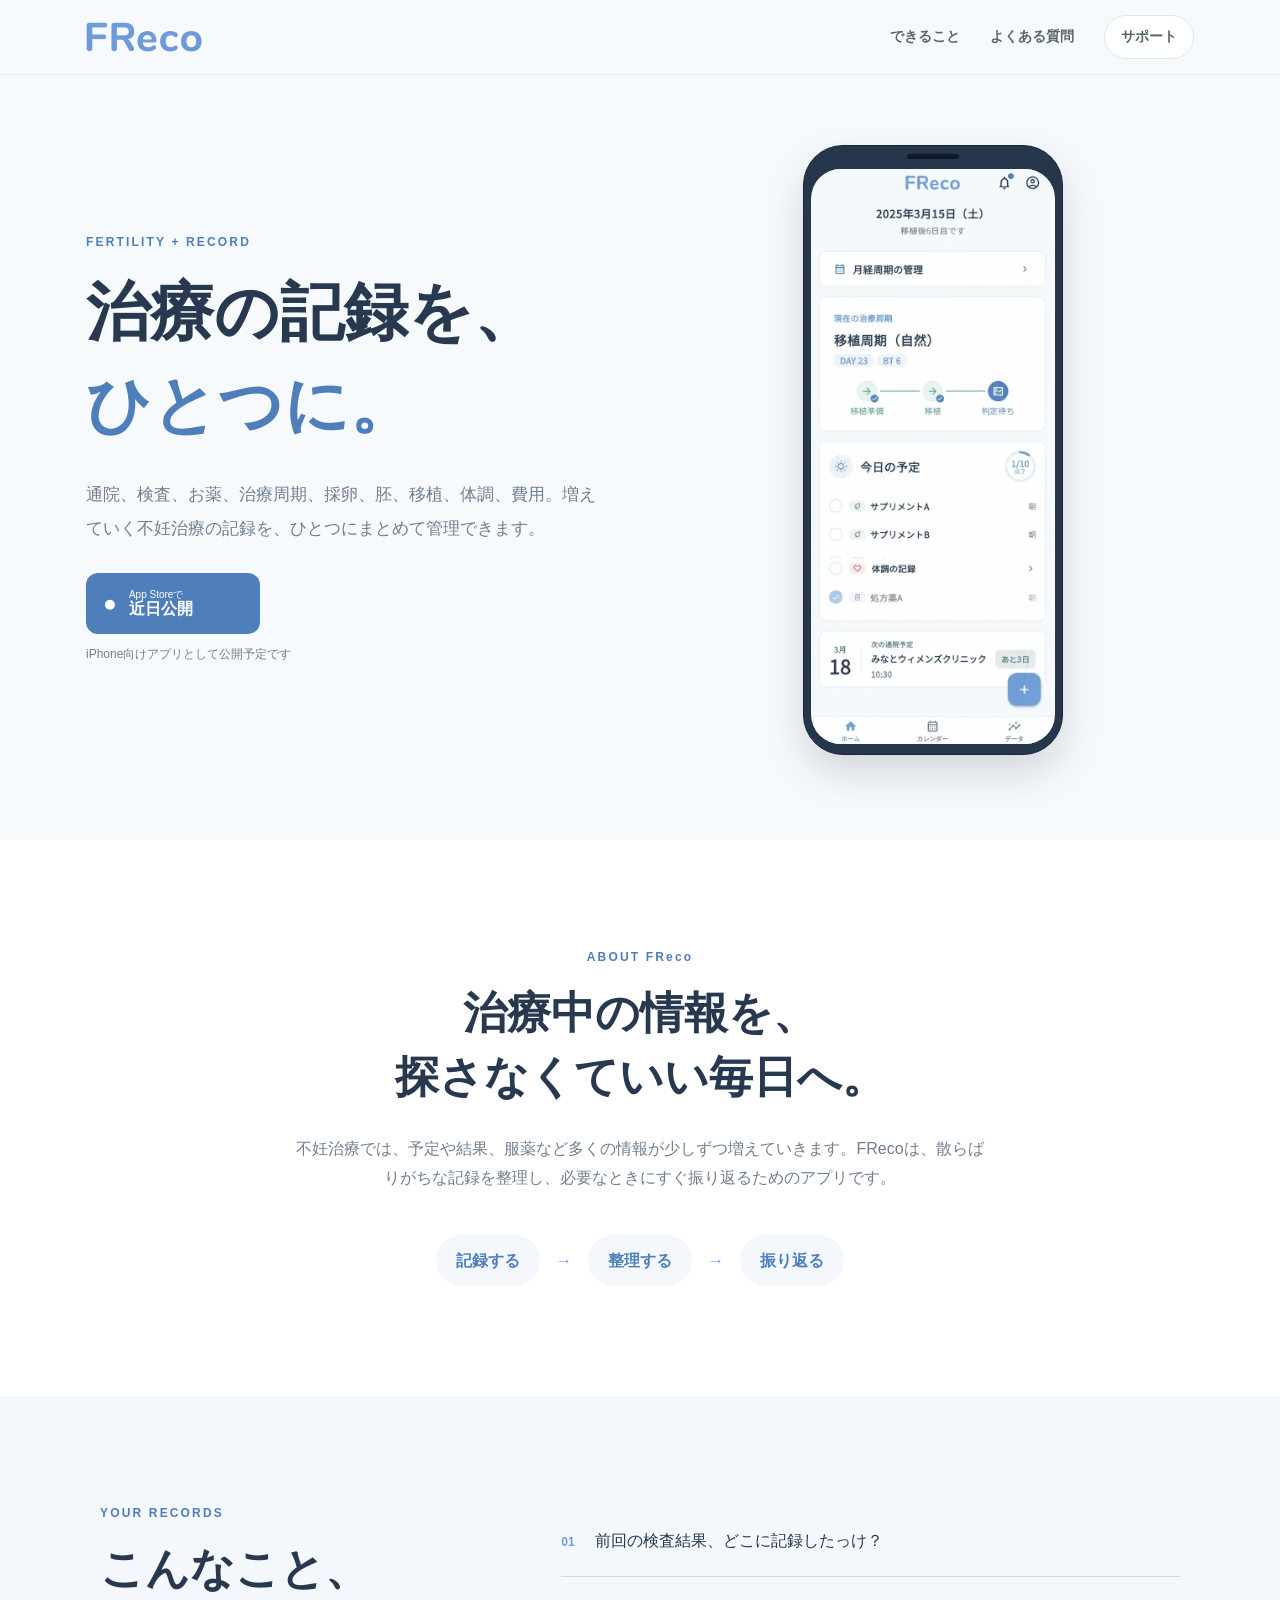
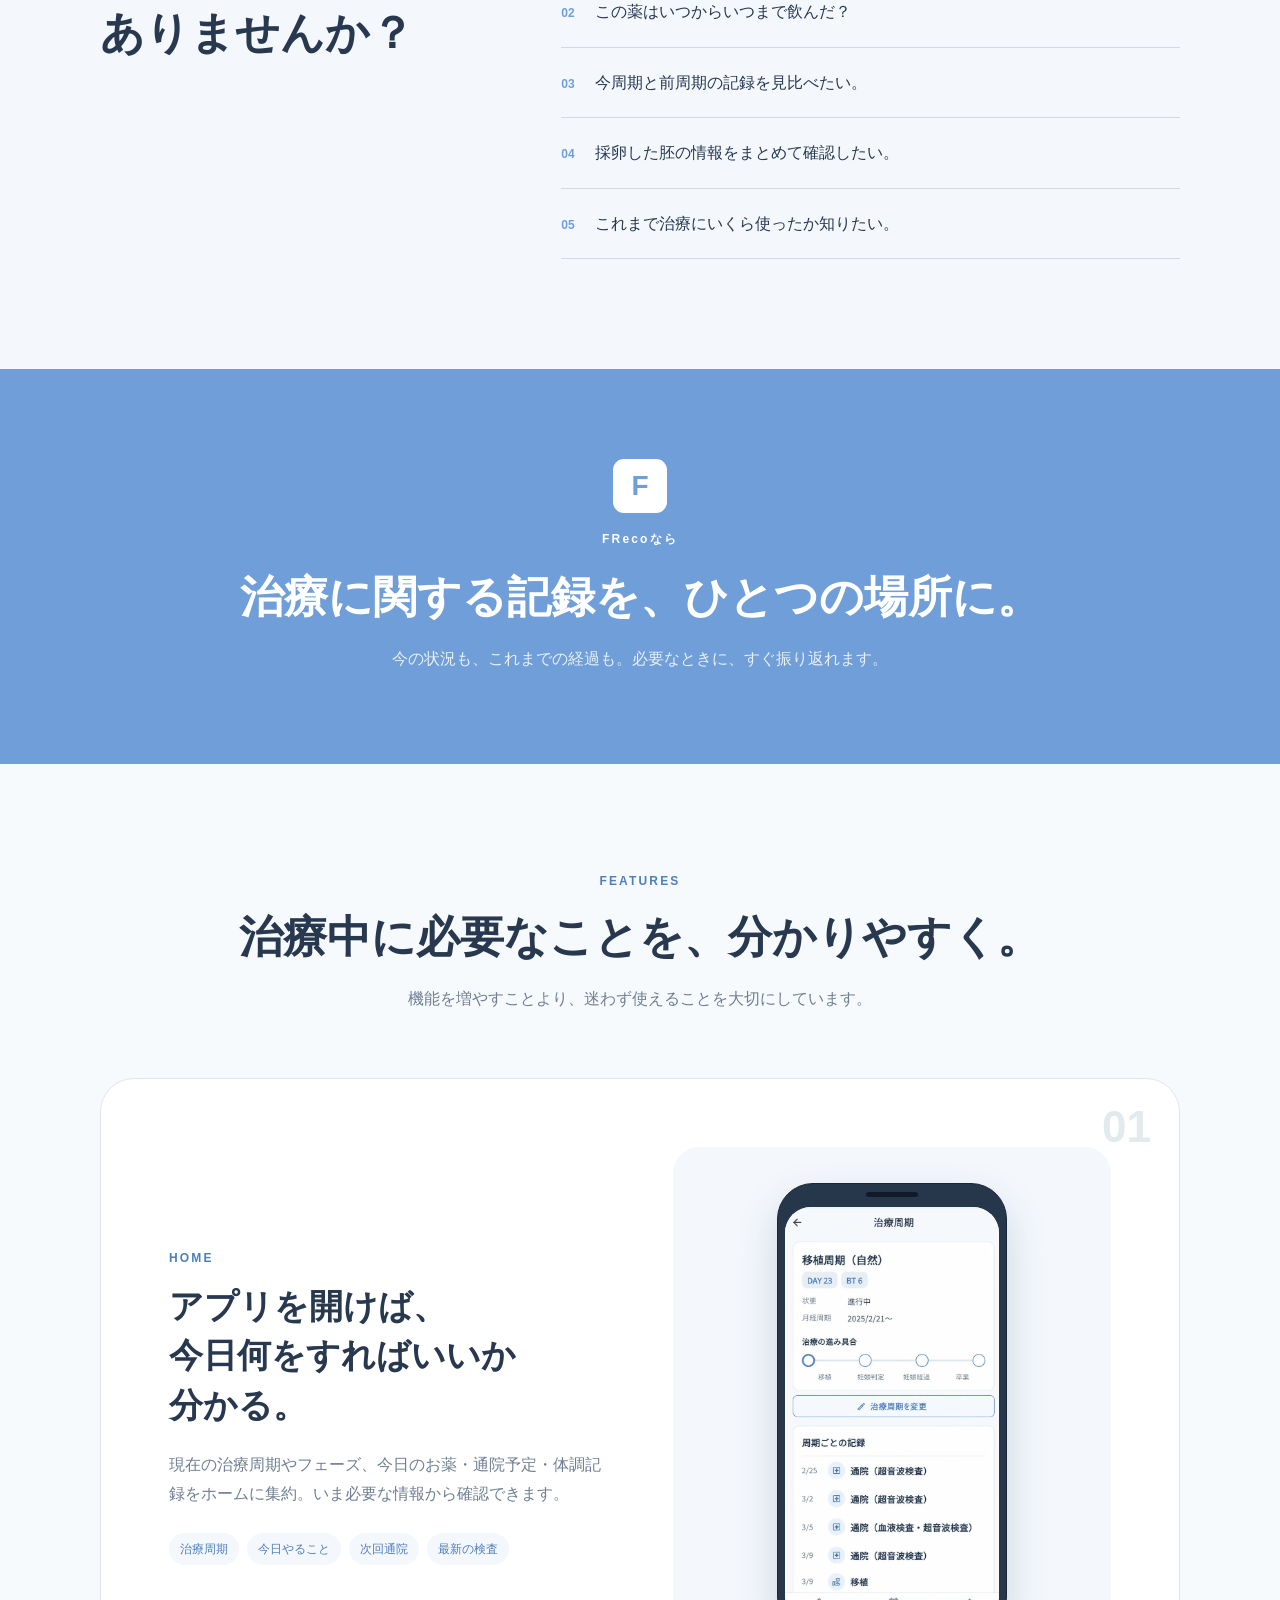
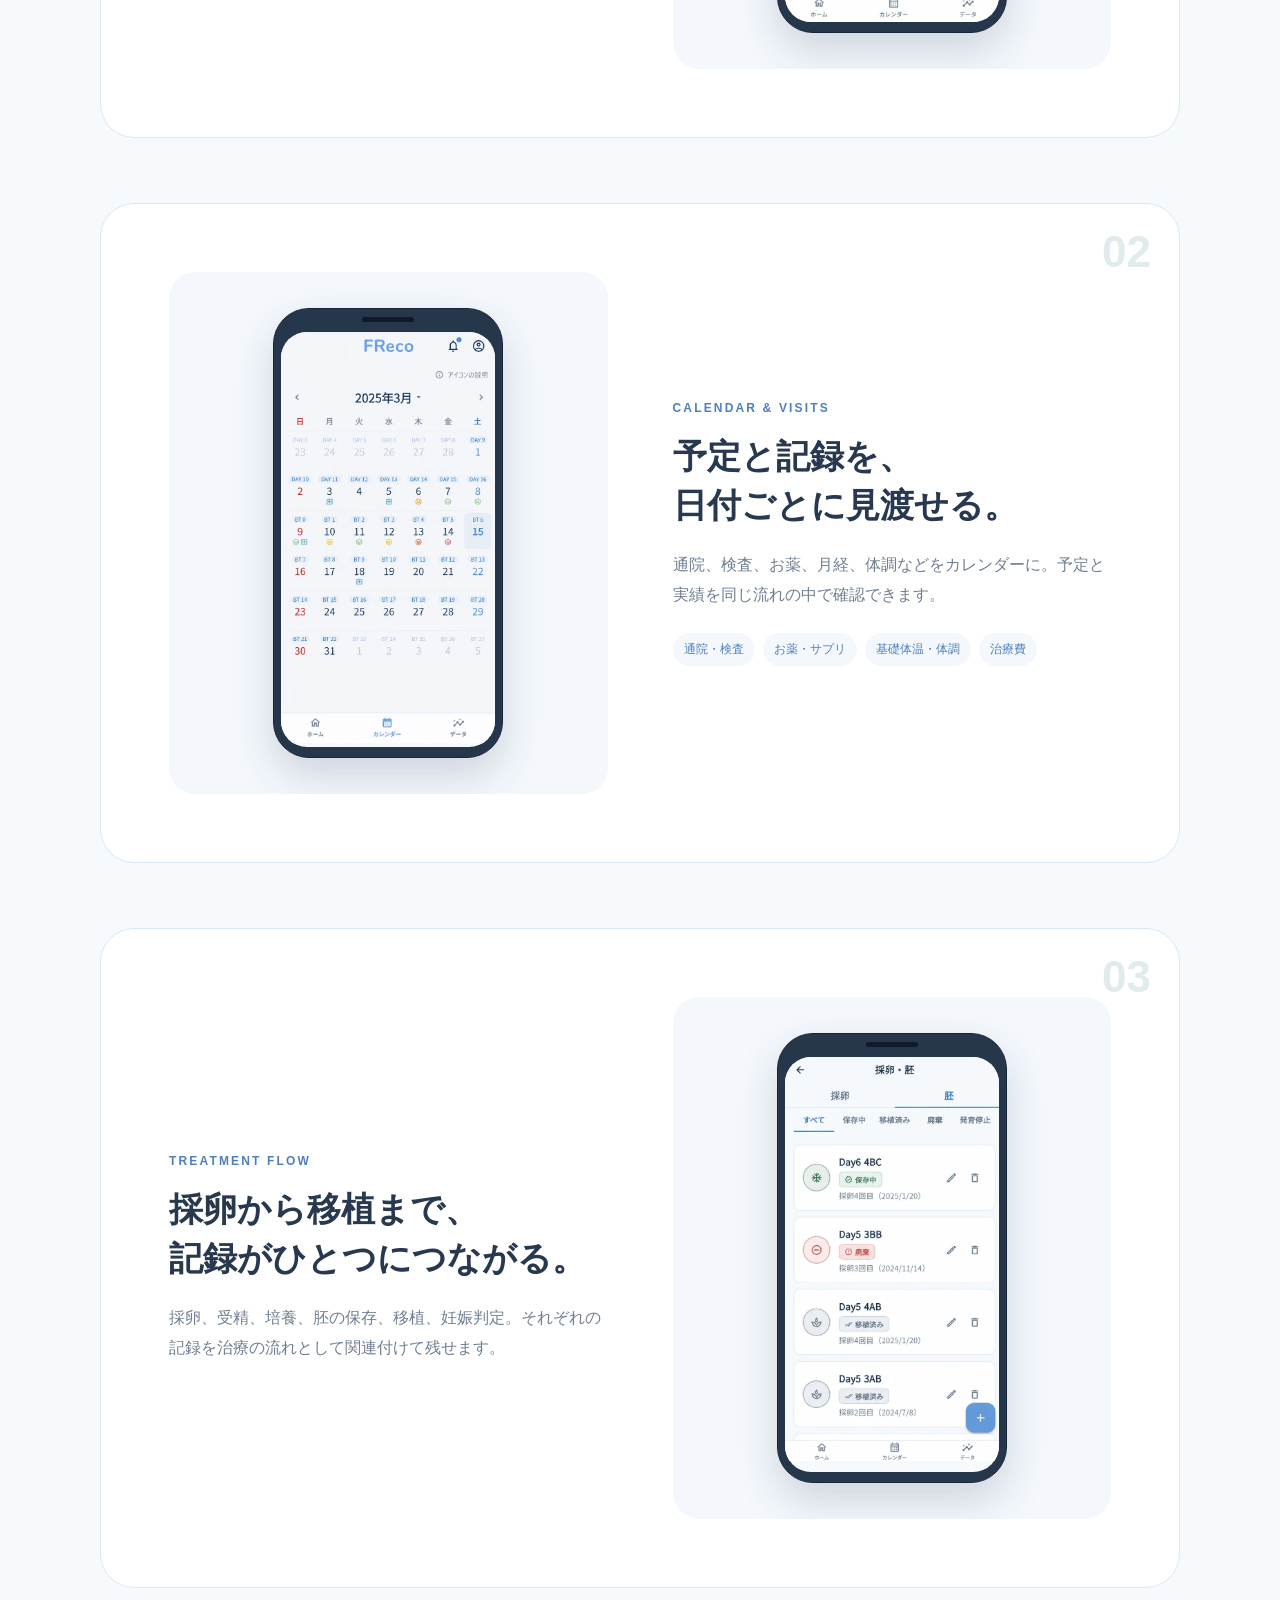
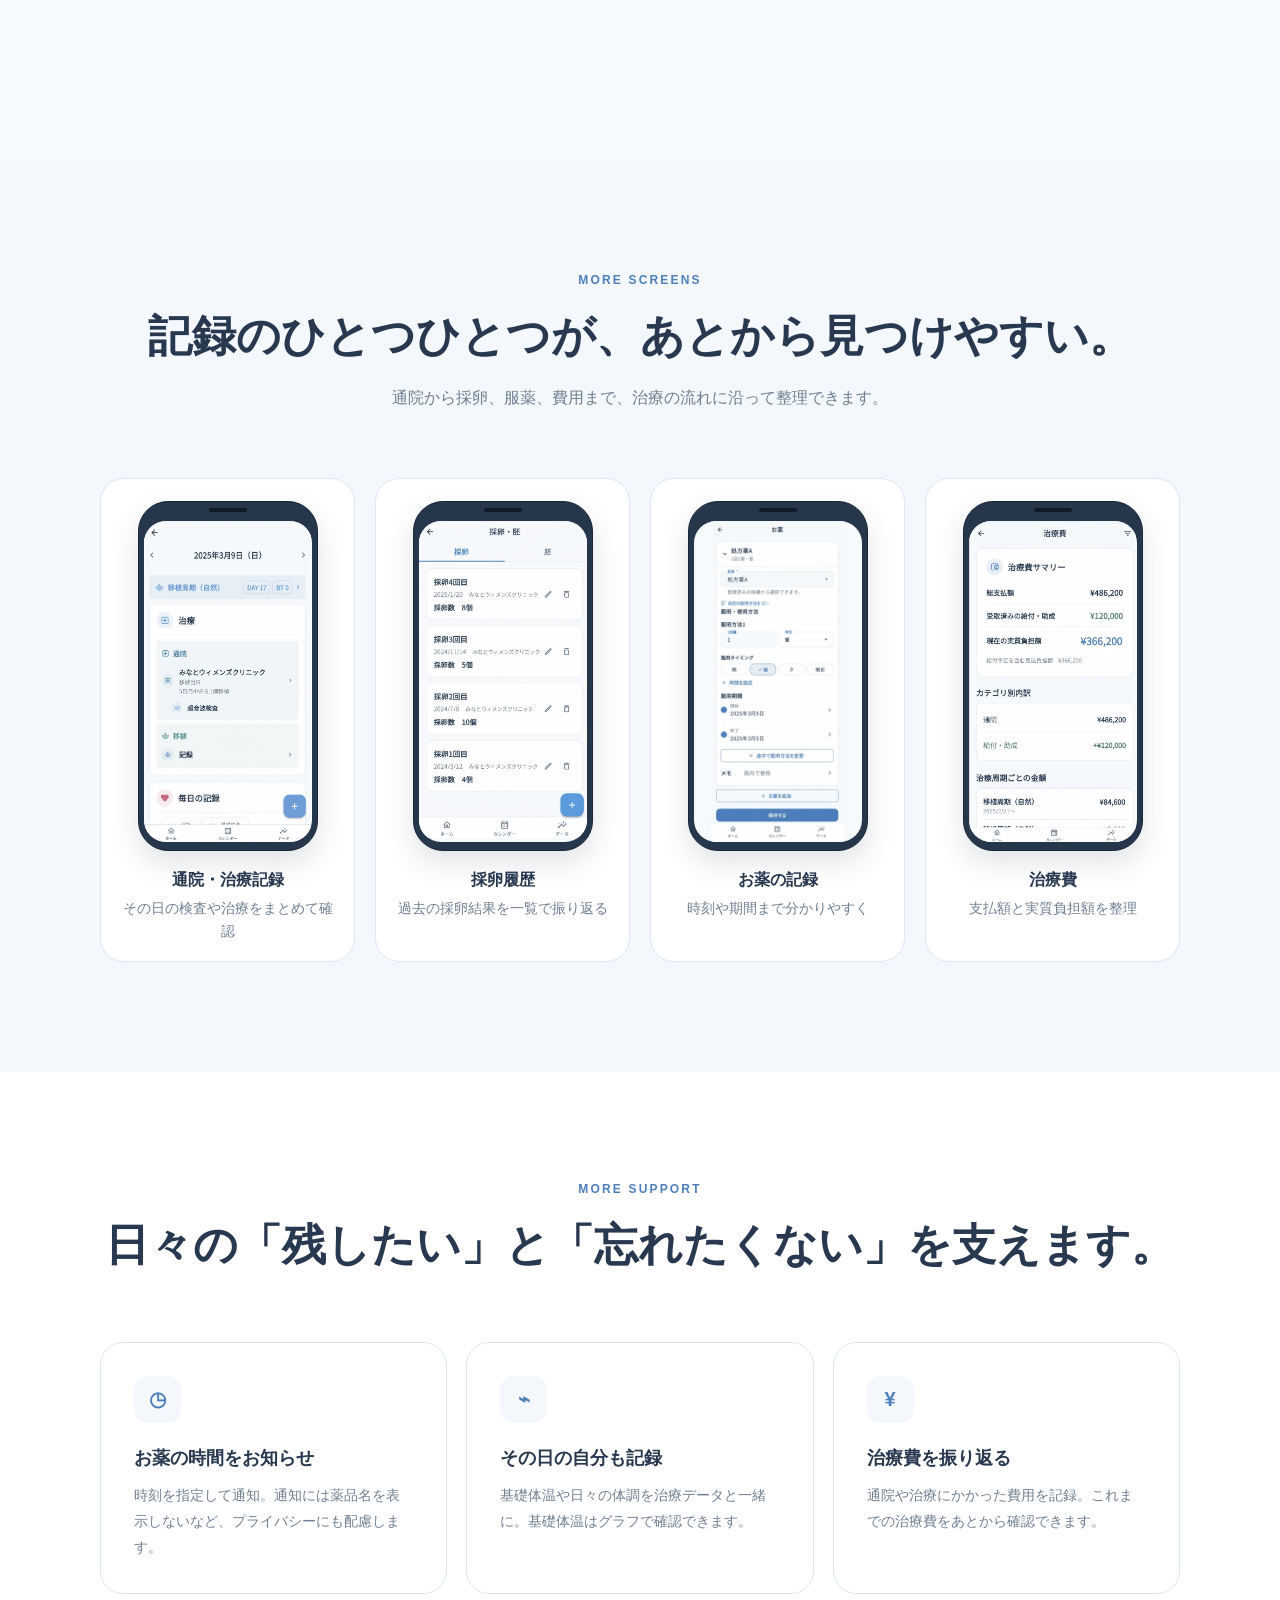
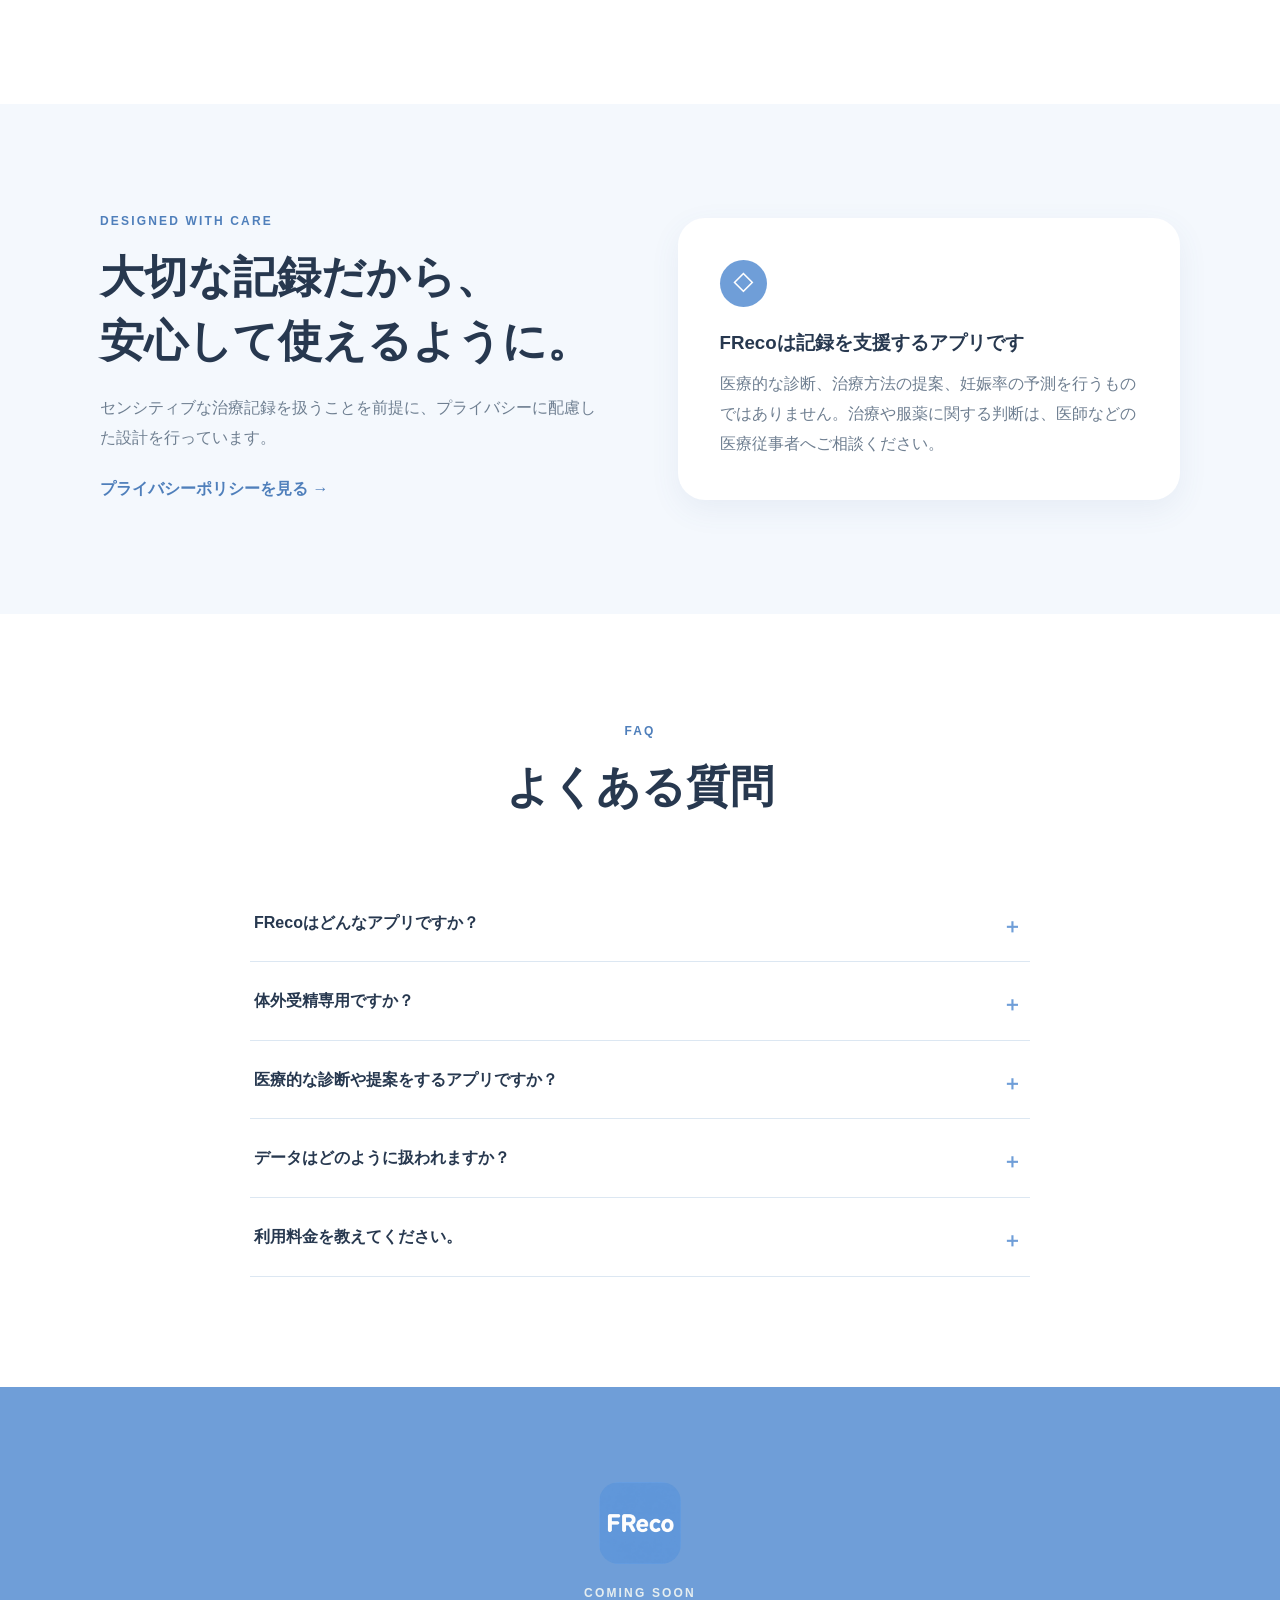
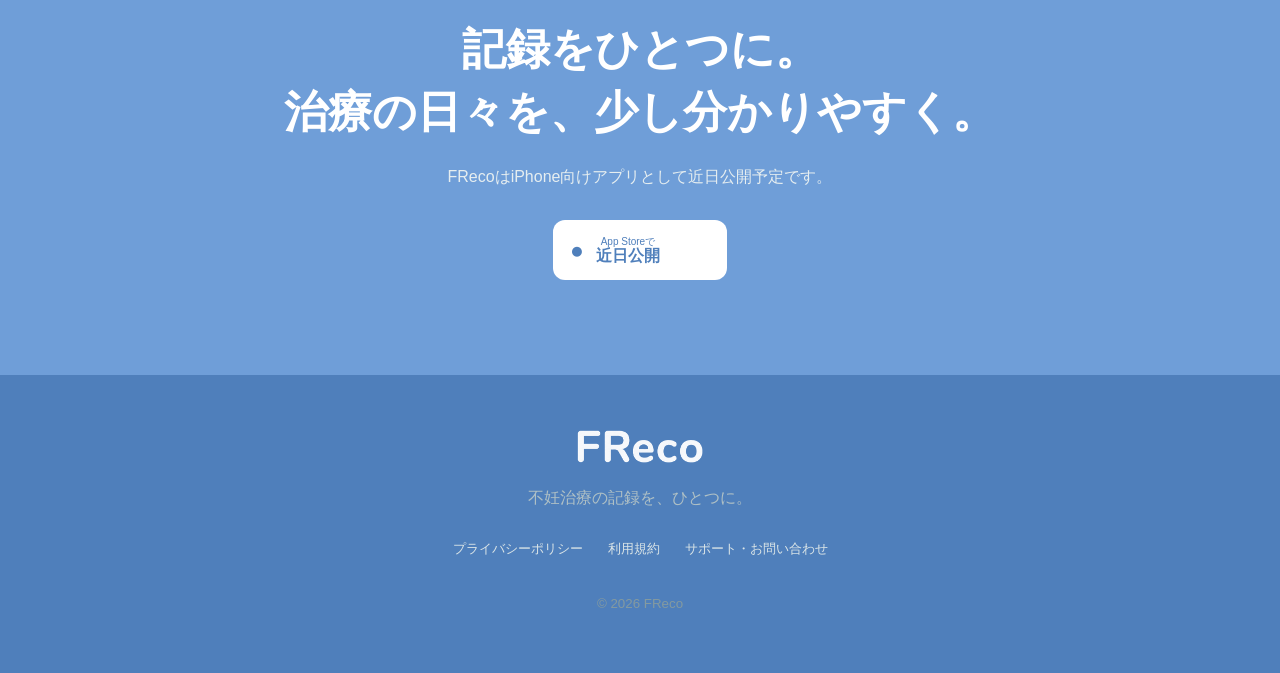
==== index.html @ b2eef12d "Fix hero screenshot edge" ====
<!doctype html>
<html lang="ja"><head>
<meta charset="UTF-8"><meta name="viewport" content="width=device-width,initial-scale=1">
<title>FReco - 不妊治療の記録をひとつに</title>
<meta name="description" content="FRecoは、不妊治療に関する通院、検査、お薬、治療周期、採卵、胚、移植、体調、費用などの記録をひとつにまとめて管理・振り返りできるアプリです。">
<meta property="og:title" content="FReco - 不妊治療の記録をひとつに"><meta property="og:description" content="増えていく治療記録を、ひとつにまとめて、必要なときに振り返る。"><meta property="og:type" content="website"><meta property="og:locale" content="ja_JP"><meta name="theme-color" content="#6f9ed8">
<link rel="stylesheet" href="css/style.css"></head><body>
<a class="skip" href="#main">本文へ移動</a>
<header><div class="header-inner"><a class="logo" href="index.html" aria-label="FReco ホーム"><img src="images/freco_header_lockup.png" alt="FReco"></a><nav aria-label="メインナビゲーション"><a href="#features">できること</a><a href="#faq">よくある質問</a><a class="pill" href="support.html">サポート</a></nav></div></header>
<main id="main">
<section class="hero"><div class="hero-inner"><div><p class="label">FERTILITY + RECORD</p><h1>治療の記録を、<br><em>ひとつに。</em></h1><p class="lead">通院、検査、お薬、治療周期、採卵、胚、移植、体調、費用。増えていく不妊治療の記録を、ひとつにまとめて管理できます。</p><div class="store"><span>●</span><div><small>App Storeで</small><strong>近日公開</strong></div></div><p class="note">iPhone向けアプリとして公開予定です</p></div>
<div class="visual"><div class="device-frame hero-device"><span class="device-speaker" aria-hidden="true"></span><img class="hero-shot" src="images/screenshots/home.webp" alt="FRecoホーム画面。現在の治療周期、今日の予定、次回通院を一覧で確認できます" width="574" height="1371" fetchpriority="high"></div></div></div></section>
<section class="section white"><div class="narrow center"><p class="label">ABOUT FReco</p><h2>治療中の情報を、<br class="mobile">探さなくていい毎日へ。</h2><p>不妊治療では、予定や結果、服薬など多くの情報が少しずつ増えていきます。FRecoは、散らばりがちな記録を整理し、必要なときにすぐ振り返るためのアプリです。</p><div class="steps"><span>記録する</span>→<span>整理する</span>→<span>振り返る</span></div></div></section>
<section class="section pale"><div class="inner problem"><div><p class="label">YOUR RECORDS</p><h2>こんなこと、<br>ありませんか？</h2></div><div class="questions"><p><i>01</i>前回の検査結果、どこに記録したっけ？</p><p><i>02</i>この薬はいつからいつまで飲んだ？</p><p><i>03</i>今周期と前周期の記録を見比べたい。</p><p><i>04</i>採卵した胚の情報をまとめて確認したい。</p><p><i>05</i>これまで治療にいくら使ったか知りたい。</p></div></div></section>
<section class="answer"><div class="inner center"><b class="mark">F</b><p class="label">FRecoなら</p><h2>治療に関する記録を、<span class="nowrap">ひとつの場所に。</span></h2><p>今の状況も、これまでの経過も。必要なときに、すぐ振り返れます。</p></div></section>
<section class="section" id="features"><div class="inner"><div class="heading center"><p class="label">FEATURES</p><h2>治療中に必要なことを、<br class="mobile">分かりやすく。</h2><p>機能を増やすことより、迷わず使えることを大切にしています。</p></div>
<article class="feature"><div><span class="num">01</span><p class="label">HOME</p><h3>アプリを開けば、<br>今日何をすればいいか分かる。</h3><p>現在の治療周期やフェーズ、今日のお薬・通院予定・体調記録をホームに集約。いま必要な情報から確認できます。</p><ul><li>治療周期</li><li>今日やること</li><li>次回通院</li><li>最新の検査</li></ul></div><div class="art screenshot-art"><div class="device-frame"><span class="device-speaker" aria-hidden="true"></span><img src="images/screenshots/treatment-cycle.webp" alt="治療周期の進捗と周期内の通院・移植記録" width="620" height="1203" loading="lazy"></div></div></article>
<article class="feature reverse"><div><span class="num">02</span><p class="label">CALENDAR & VISITS</p><h3>予定と記録を、<br>日付ごとに見渡せる。</h3><p>通院、検査、お薬、月経、体調などをカレンダーに。予定と実績を同じ流れの中で確認できます。</p><ul><li>通院・検査</li><li>お薬・サプリ</li><li>基礎体温・体調</li><li>治療費</li></ul></div><div class="art screenshot-art"><div class="device-frame"><span class="device-speaker" aria-hidden="true"></span><img src="images/screenshots/calendar.webp" alt="治療記録を日付ごとに確認できるカレンダー画面" width="620" height="1191" loading="lazy"></div></div></article>
<article class="feature"><div><span class="num">03</span><p class="label">TREATMENT FLOW</p><h3>採卵から移植まで、<br><span class="nowrap">記録がひとつに</span><wbr><span class="nowrap">つながる。</span></h3><p>採卵、受精、培養、胚の保存、移植、妊娠判定。それぞれの記録を治療の流れとして関連付けて残せます。</p></div><div class="art screenshot-art"><div class="device-frame"><span class="device-speaker" aria-hidden="true"></span><img src="images/screenshots/embryos.webp" alt="保存中・移植済みなどの状態をまとめた胚一覧画面" width="620" height="1171" loading="lazy"></div></div></article>
</div></section>
<section class="section screenshot-section"><div class="inner"><div class="heading center"><p class="label">MORE SCREENS</p><h2>記録のひとつひとつが、<br class="mobile">あとから見つけやすい。</h2><p>通院から採卵、服薬、費用まで、治療の流れに沿って整理できます。</p></div><div class="screenshot-grid"><figure class="screenshot-card"><div class="device-frame compact-device"><span class="device-speaker" aria-hidden="true"></span><img src="images/screenshots/transfer-day.webp" alt="移植当日の通院・検査・移植記録" width="620" height="1191" loading="lazy"></div><figcaption><strong>通院・治療記録</strong><span>その日の検査や治療をまとめて確認</span></figcaption></figure><figure class="screenshot-card"><div class="device-frame compact-device"><span class="device-speaker" aria-hidden="true"></span><img src="images/screenshots/retrievals.webp" alt="採卵日と採卵数をまとめた採卵履歴" width="620" height="1172" loading="lazy"></div><figcaption><strong>採卵履歴</strong><span>過去の採卵結果を一覧で振り返る</span></figcaption></figure><figure class="screenshot-card"><div class="device-frame compact-device"><span class="device-speaker" aria-hidden="true"></span><img src="images/screenshots/medication.webp" alt="服用時刻と期間を設定するお薬記録画面" width="620" height="1488" loading="lazy"></div><figcaption><strong>お薬の記録</strong><span>時刻や期間まで分かりやすく</span></figcaption></figure><figure class="screenshot-card"><div class="device-frame compact-device"><span class="device-speaker" aria-hidden="true"></span><img src="images/screenshots/costs.webp" alt="支払額、給付・助成、実質負担額を確認する治療費画面" width="620" height="1185" loading="lazy"></div><figcaption><strong>治療費</strong><span>支払額と実質負担額を整理</span></figcaption></figure></div></div></section>
<section class="section white"><div class="inner"><div class="heading center"><p class="label">MORE SUPPORT</p><h2>日々の「残したい」と<br class="mobile">「忘れたくない」を支えます。</h2></div><div class="cards"><article><b>◷</b><h3>お薬の時間をお知らせ</h3><p>時刻を指定して通知。通知には薬品名を表示しないなど、プライバシーにも配慮します。</p></article><article><b>⌁</b><h3>その日の自分も記録</h3><p>基礎体温や日々の体調を治療データと一緒に。基礎体温はグラフで確認できます。</p></article><article><b>¥</b><h3>治療費を振り返る</h3><p>通院や治療にかかった費用を記録。これまでの治療費をあとから確認できます。</p></article></div></div></section>
<section class="section pale"><div class="inner trust"><div><p class="label">DESIGNED WITH CARE</p><h2>大切な記録だから、<br>安心して使えるように。</h2><p>センシティブな治療記録を扱うことを前提に、プライバシーに配慮した設計を行っています。</p><a href="privacy.html">プライバシーポリシーを見る →</a></div><aside><b>◇</b><h3>FRecoは記録を支援するアプリです</h3><p>医療的な診断、治療方法の提案、妊娠率の予測を行うものではありません。治療や服薬に関する判断は、医師などの医療従事者へご相談ください。</p></aside></div></section>
<section class="section white" id="faq"><div class="narrow"><div class="heading center"><p class="label">FAQ</p><h2>よくある質問</h2></div><details><summary>FRecoはどんなアプリですか？</summary><p>不妊治療に関する通院、検査、お薬、治療周期、採卵、胚、移植、体調、費用などの記録をひとつにまとめて管理・振り返るためのアプリです。</p></details><details><summary>体外受精専用ですか？</summary><p>いいえ。不妊治療の記録を幅広く管理するアプリです。体外受精・顕微授精などの記録にも対応しています。</p></details><details><summary>医療的な診断や提案をするアプリですか？</summary><p>いいえ。医療的な診断や治療方針の提案は行いません。</p></details><details><summary>データはどのように扱われますか？</summary><p>詳細は<a href="privacy.html">プライバシーポリシー</a>をご確認ください。</p></details><details><summary>利用料金を教えてください。</summary><p>料金を含む提供内容は、App Storeでの公開時にご案内します。</p></details></div></section>
<section class="cta"><img class="app-icon" src="images/freco_app_icon.png" alt="FReco アプリアイコン"><p class="label">COMING SOON</p><h2>記録をひとつに。<br>治療の日々を、少し分かりやすく。</h2><p>FRecoはiPhone向けアプリとして近日公開予定です。</p><div class="store light"><span>●</span><div><small>App Storeで</small><strong>近日公開</strong></div></div></section>
</main><footer><a class="logo" href="index.html"><img src="images/freco_header_lockup_white.png" alt="FReco"></a><p>不妊治療の記録を、ひとつに。</p><div><a href="privacy.html">プライバシーポリシー</a><a href="terms.html">利用規約</a><a href="support.html">サポート・お問い合わせ</a></div><small>© 2026 FReco</small></footer>
</body></html>
---- css/style.css ----
:root{--primary:#6f9ed8;--dark:#4f7fbb;--pressed:#3e699e;--light:#eaf2fc;--pale:#f4f8fd;--bg:#f7fafd;--white:#fff;--text:#27384f;--sub:#6f7f91;--border:#dce7f2;--shadow:0 10px 30px rgba(71,108,154,.08)}*{box-sizing:border-box}html{scroll-behavior:smooth}body{margin:0;color:var(--text);background:var(--bg);font-family:-apple-system,BlinkMacSystemFont,"Segoe UI","Noto Sans JP",sans-serif;line-height:1.85;-webkit-font-smoothing:antialiased}a{color:inherit;text-decoration:none}p{margin:0;color:var(--sub)}h1,h2,h3{margin:0;line-height:1.45}h2{font-size:clamp(29px,4vw,44px)}.skip{position:fixed;z-index:999;top:5px;left:5px;padding:8px;background:#fff;transform:translateY(-150%)}.skip:focus{transform:none}header{position:sticky;top:0;z-index:100;background:var(--bg);border-bottom:1px solid rgba(111,158,216,.16)}.header-inner{width:min(1160px,100%);min-height:74px;margin:auto;padding:0 26px;display:flex;align-items:center;justify-content:space-between}.logo{display:inline-flex;align-items:center}.logo img{display:block;width:116px;height:auto}.mark,.app-title b{display:inline-grid;place-items:center;color:#fff;background:var(--primary);border-radius:11px}nav{display:flex;gap:30px;align-items:center}nav a{font-size:14px;font-weight:600;color:#56666c}.pill{padding:8px 16px;background:#fff;border:1px solid var(--border);border-radius:99px}.hero{overflow:hidden}.hero-inner{width:min(1160px,100%);min-height:720px;margin:auto;padding:70px 26px 85px;display:grid;grid-template-columns:1fr 1fr;gap:65px;align-items:center}.label{margin-bottom:17px;color:var(--dark);font:800 12px Arial;letter-spacing:.18em}.hero h1{font-size:clamp(40px,5vw,66px);font-weight:600}.hero h1 em{color:var(--dark);font-style:normal}.lead{max-width:570px;margin:27px 0;font-size:17px;line-height:2}.store{width:max-content;min-width:174px;padding:9px 17px;display:flex;gap:12px;align-items:center;color:#fff;background:var(--dark);border-radius:12px}.store>span{font-size:23px}.store div{line-height:1.1}.store small{display:block;font-size:10px}.store strong{font-size:16px}.note{margin-top:9px;font-size:12px}.visual{position:relative;min-height:570px;display:grid;place-items:center}.halo{position:absolute;width:510px;height:510px;background:var(--light);border:1px solid var(--border);border-radius:50%}.phone{position:relative;z-index:2;width:268px;height:550px;padding:19px 16px;background:#f8fbfb;border:10px solid #27384f;border-radius:42px;box-shadow:0 16px 38px rgba(71,108,154,.14);transform:rotate(2deg)}.status{font:700 9px sans-serif;text-align:center}.app-title{margin:16px 0 14px;font-size:11px}.app-title b{width:24px;height:24px;margin-right:7px}.cycle{padding:16px;display:flex;flex-direction:column;gap:7px;color:#fff;background:var(--primary);border-radius:17px}.cycle small{font-size:9px}.cycle strong{font-size:14px}.cycle span{position:relative;height:5px;background:#ffffff45;border-radius:9px}.cycle span:after{content:"";position:absolute;inset:0 auto 0 0;width:67%;background:#fff;border-radius:9px}.phone h4{margin:17px 3px 8px;font-size:12px}.todo{margin:8px 0;padding:11px;background:#fff;border:1px solid #e4ecee;border-radius:12px;font-size:10px}.todo small{float:right;color:var(--sub)}.float{position:absolute;z-index:3;padding:14px 17px;background:#fff;border:1px solid var(--border);border-radius:15px;box-shadow:var(--shadow);font-size:10px;color:var(--sub)}.float strong{display:block;color:var(--text);font-size:15px}.float small{display:block}.one{top:100px;right:-5px}.two{bottom:100px;left:-5px}.section{padding:110px 26px}.inner{width:min(1080px,100%);margin:auto}.narrow{width:min(780px,100%);margin:auto}.center{text-align:center}.white{background:#fff}.pale{background:var(--pale)}.narrow>p:not(.label){max-width:700px;margin:25px auto}.steps{margin-top:42px;display:flex;gap:16px;align-items:center;justify-content:center;color:var(--primary)}.steps span{padding:11px 20px;color:var(--dark);background:var(--pale);border-radius:99px;font-weight:700}.problem{display:grid;grid-template-columns:.75fr 1.25fr;gap:90px}.questions p{padding:20px 0;border-bottom:1px solid #cddcdf;color:var(--text);font-size:16px}.questions i{margin-right:20px;color:var(--primary);font:800 12px Arial;font-style:normal}.answer{padding:90px 26px;color:#fff;background:var(--primary)}.answer p{color:#e8f0f2}.answer .label{color:#fff}.answer h2{margin-bottom:15px}.mark{width:54px;height:54px;margin:0 auto 18px;font:800 28px Arial;background:#fff;color:var(--primary)}.heading{margin-bottom:65px}.heading>p:last-child{margin-top:15px}.feature{position:relative;margin-bottom:65px;padding:68px;display:grid;grid-template-columns:1fr 1fr;gap:65px;align-items:center;background:#fff;border:1px solid var(--border);border-radius:34px}.feature.reverse>div:first-child{order:2}.feature h3{font-size:clamp(25px,3vw,34px)}.feature>div>p:not(.label){margin-top:20px}.num{position:absolute;top:23px;right:28px;color:#e1eaec;font:800 44px Arial}.feature ul{padding:0;margin:24px 0 0;display:flex;flex-wrap:wrap;gap:8px;list-style:none}.feature li{padding:5px 11px;color:var(--dark);background:var(--pale);border-radius:99px;font-size:12px}.art{min-height:350px;padding:34px;display:grid;place-items:center;background:var(--pale);border-radius:26px}.dashboard,.calendar{width:100%;padding:24px;background:#fff;border:1px solid var(--border);border-radius:19px;box-shadow:0 8px 24px rgba(71,108,154,.06)}.dashboard header,.calendar header{position:static;display:flex;justify-content:space-between;background:none;border:0;font-weight:700}.dashboard header b{color:var(--primary)}.ring{width:112px;height:112px;margin:20px auto;display:grid;place-items:center;border:10px solid var(--light);border-top-color:var(--primary);border-right-color:var(--primary);border-radius:50%;color:var(--dark);font:800 26px Arial}.ring small{font-size:10px}.dashboard p{padding:9px;border-top:1px solid #edf1f2;font-size:11px}.dashboard p small{float:right}.week,.dates{margin-top:20px;text-align:center;word-spacing:10px;font-size:11px;line-height:3}.dates b{padding:7px;color:#fff;background:var(--primary);border-radius:50%}.calendar p{margin-top:15px;padding:11px;background:var(--pale);border-radius:11px;font-size:10px}.flow{width:100%;margin:0;padding:0;list-style:none;counter-reset:item}.flow li{position:relative;padding:12px 10px 12px 48px;display:flex;flex-direction:column}.flow li:before{counter-increment:item;content:counter(item);position:absolute;left:0;display:grid;place-items:center;width:31px;height:31px;color:#fff;background:var(--primary);border-radius:50%;font-size:11px}.flow li:not(:last-child):after{content:"";position:absolute;left:15px;top:45px;width:1px;height:22px;background:#b9cccf}.flow small{color:var(--sub)}.cards{display:grid;grid-template-columns:repeat(3,1fr);gap:19px}.cards article{padding:33px;border:1px solid var(--border);border-radius:23px}.cards article>b,.trust aside>b{display:grid;place-items:center;width:47px;height:47px;margin-bottom:22px;color:var(--dark);background:var(--pale);border-radius:14px;font-size:20px}.cards h3{margin-bottom:12px;font-size:18px}.cards p{font-size:14px}.trust{display:grid;grid-template-columns:1fr 1fr;gap:75px;align-items:center}.trust h2{margin-bottom:20px}.trust a{display:inline-block;margin-top:22px;color:var(--dark);font-weight:700}.trust aside{padding:42px;background:#fff;border-radius:27px;box-shadow:var(--shadow)}.trust aside>b{color:#fff;background:var(--primary);border-radius:50%}.trust aside h3{margin-bottom:13px}details{border-bottom:1px solid var(--border)}summary{position:relative;padding:24px 45px 24px 4px;cursor:pointer;list-style:none;font-weight:600}summary:after{content:"＋";position:absolute;right:8px;color:var(--primary);font-size:20px}details[open] summary:after{content:"−"}details p{padding:0 40px 24px 4px}details a{color:var(--dark);text-decoration:underline}.cta{padding:95px 26px;text-align:center;color:#fff;background:var(--primary)}.app-icon{display:block;width:82px;height:82px;margin:0 auto 22px;border-radius:20px}.cta .label,.cta p{color:#e6eef0}.cta h2{margin-bottom:18px}.cta .store{margin:28px auto 0}.store.light{color:var(--dark);background:#fff}footer{padding:55px 25px;text-align:center;color:#fff;background:var(--dark)}footer .logo img{width:126px}footer p{margin:10px 0 25px;color:#afc0c5}footer div{margin-bottom:27px;display:flex;gap:25px;justify-content:center;flex-wrap:wrap}footer div a{font-size:13px;color:#dbe5e7}footer small{color:#849aa0}.document{width:min(860px,calc(100% - 40px));margin:70px auto 110px}.document h1{font-size:clamp(32px,5vw,44px)}.updated{margin:10px 0 45px;font-size:13px}.document h2{margin:48px 0 15px;padding-left:14px;border-left:4px solid var(--primary);font-size:22px}.document h3{margin:28px 0 10px;color:var(--dark);font-size:18px}.document li{margin-bottom:8px;color:var(--sub)}.contact-box{margin:28px 0;padding:25px;background:var(--pale);border:1px solid var(--border);border-radius:18px}.contact-box a{color:var(--dark);font-weight:700}.button,.btn,.primary-button{display:inline-flex;align-items:center;justify-content:center;min-height:48px;padding:0 24px;color:#fff;background:var(--primary);border:0;border-radius:12px;font-weight:700}.mobile{display:none}
@media(max-width:800px){.header-inner{min-height:65px;padding:0 18px}.logo{font-size:24px}.logo b{width:30px;height:30px}nav{gap:9px}nav a{display:none}nav .pill{display:block}.hero-inner{min-height:auto;padding:65px 21px 75px;grid-template-columns:1fr;gap:30px;text-align:center}.lead{margin:22px auto}.hero .store{margin:auto}.visual{min-height:510px;transform:scale(.88);margin:-20px 0}.one{right:0}.two{left:0}.section{padding:78px 21px}.problem,.feature,.trust{grid-template-columns:1fr;gap:38px}.problem{text-align:center}.questions{text-align:left}.feature{padding:47px 28px}.feature.reverse>div:first-child{order:0}.art{min-height:310px}.cards{grid-template-columns:1fr}.steps{gap:7px}.steps span{padding:9px 11px;font-size:12px}.mobile{display:block}}
@media(max-width:430px){.hero h1{font-size:38px}.lead{font-size:15px}.visual{width:116%;margin-left:-8%;transform:scale(.8)}h2{font-size:28px}.feature{margin-bottom:32px;padding:41px 19px}.art{min-height:270px;padding:18px}.num{font-size:33px}.trust aside{padding:29px}.questions p{font-size:14px}.week,.dates{word-spacing:4px}footer div{flex-direction:column;gap:12px}.document{margin-top:45px}.document h2{font-size:20px}}
@media(prefers-reduced-motion:reduce){html{scroll-behavior:auto}}

/* Product screenshots */
.device-frame{position:relative;width:min(230px,100%);height:450px;padding:23px 7px 10px;background:#26364b;border:1px solid #192638;border-radius:36px;box-shadow:0 18px 42px rgba(39,56,79,.18);overflow:hidden}
.device-frame img{display:block;width:100%;height:100%;object-fit:contain;object-position:center top;border-radius:26px;background:var(--bg)}
.device-speaker{position:absolute;z-index:2;top:8px;left:50%;width:52px;height:5px;background:#101a28;border-radius:99px;transform:translateX(-50%)}
.hero-device{z-index:2;width:min(260px,100%);height:610px;border-radius:40px}
.hero-device img{border-radius:30px}
.hero-shot{position:relative;display:block}
.screenshot-art{align-items:start;padding:36px;overflow:hidden}
.screenshot-section{background:var(--pale)}
.screenshot-grid{display:grid;grid-template-columns:repeat(4,minmax(0,1fr));gap:20px}
.screenshot-card{margin:0;padding:22px 12px 18px;background:var(--white);border:1px solid var(--border);border-radius:24px;overflow:hidden;text-align:center}
.compact-device{width:min(180px,100%);height:350px;margin:0 auto;border-radius:30px;padding:19px 5px 8px;box-shadow:0 12px 28px rgba(39,56,79,.14)}
.compact-device .device-speaker{top:6px;width:38px;height:4px}
.compact-device img{border-radius:22px}
.screenshot-card figcaption{display:flex;flex-direction:column;gap:4px;padding:15px 4px 0;color:var(--sub);font-size:.85rem;line-height:1.7}
.screenshot-card figcaption strong{color:var(--text);font-size:1rem}
@media(max-width:800px){.visual{min-height:590px;margin:0;transform:none}.hero-device{width:250px;height:580px}.screenshot-grid{grid-template-columns:repeat(2,minmax(0,1fr))}.screenshot-art .device-frame{width:220px;height:430px}}
@media(max-width:430px){.visual{width:100%;min-height:555px;margin:0;transform:none}.hero-device{width:235px;height:545px}.screenshot-grid{gap:12px}.screenshot-card{padding:14px 7px;border-radius:18px}.compact-device{width:145px;height:285px;border-radius:25px}.compact-device img{border-radius:18px}.screenshot-card figcaption{padding-top:11px;font-size:.76rem}.screenshot-card figcaption strong{font-size:.9rem}.screenshot-art{padding:24px}.screenshot-art .device-frame{width:205px;height:400px}}

/* Keep Japanese headings visually balanced and avoid orphaned characters. */
h1,h2,h3{text-wrap:balance;word-break:auto-phrase}
.nowrap{white-space:nowrap}
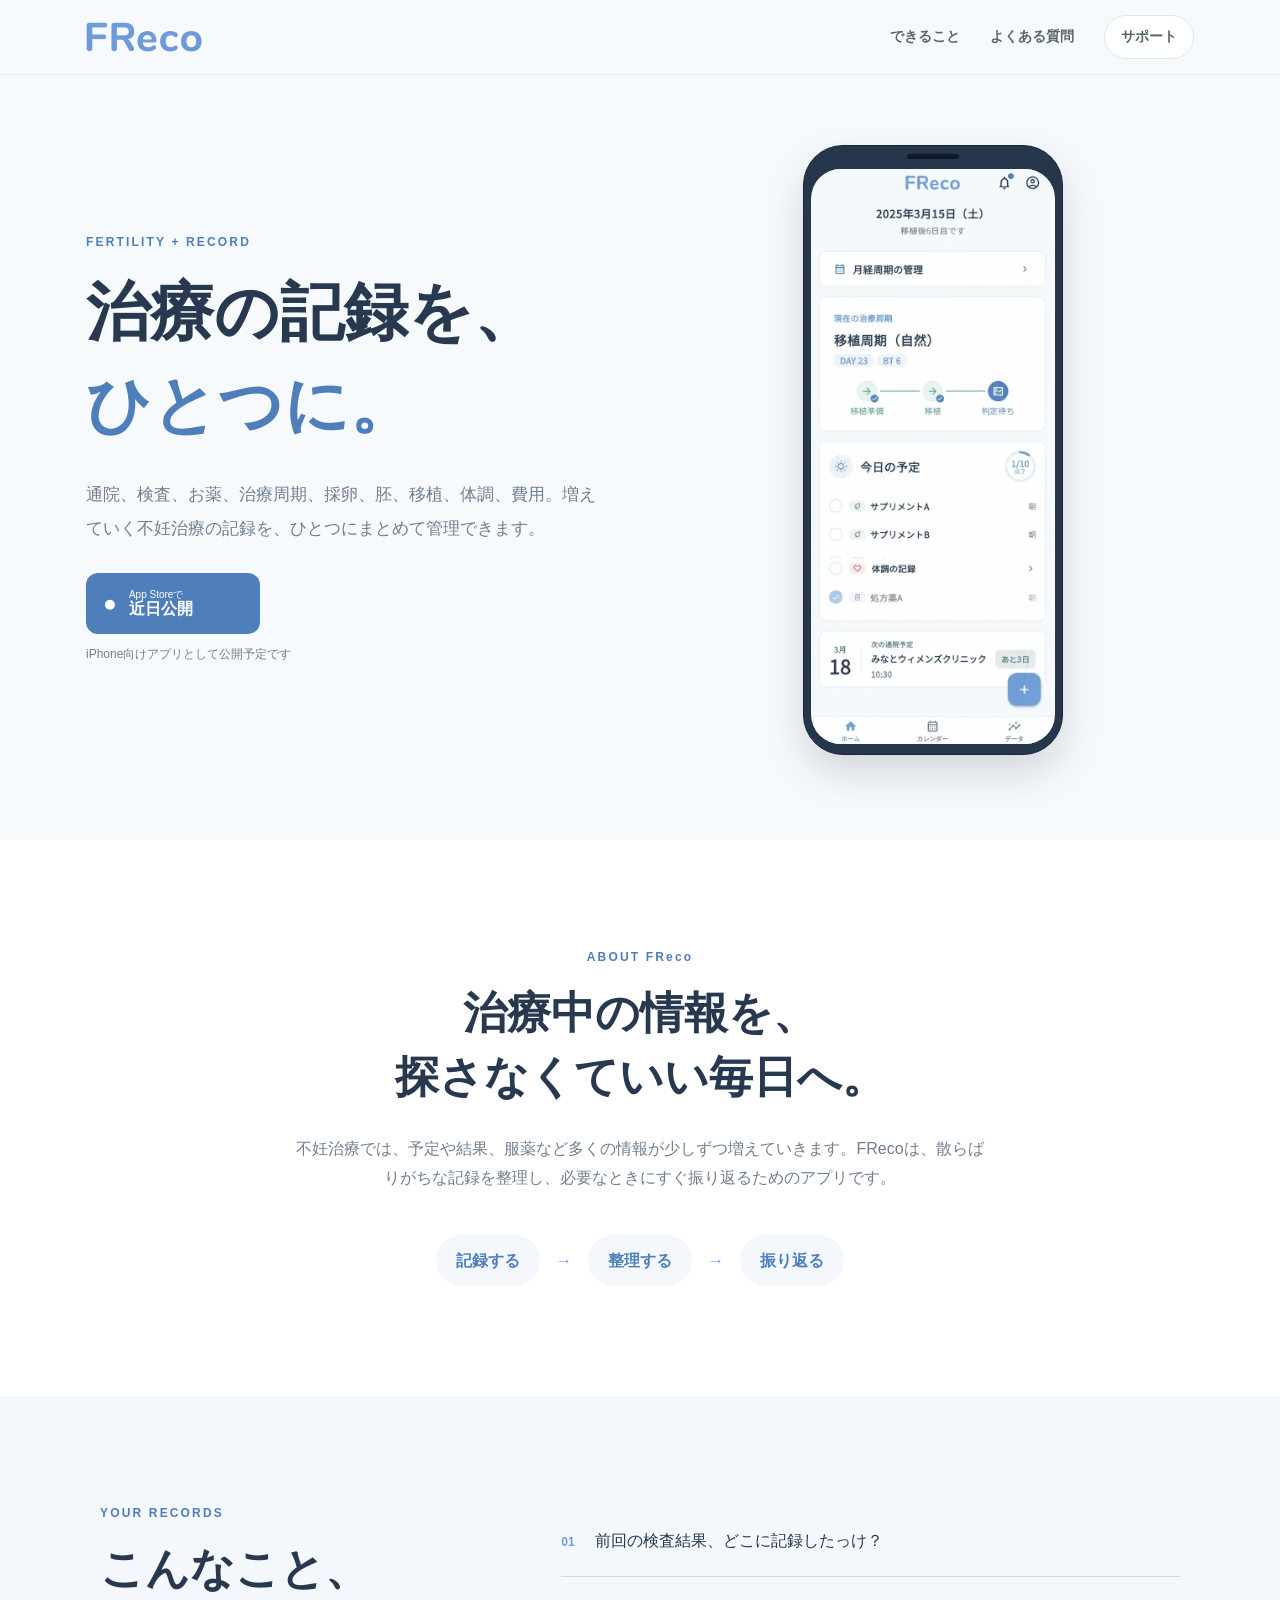
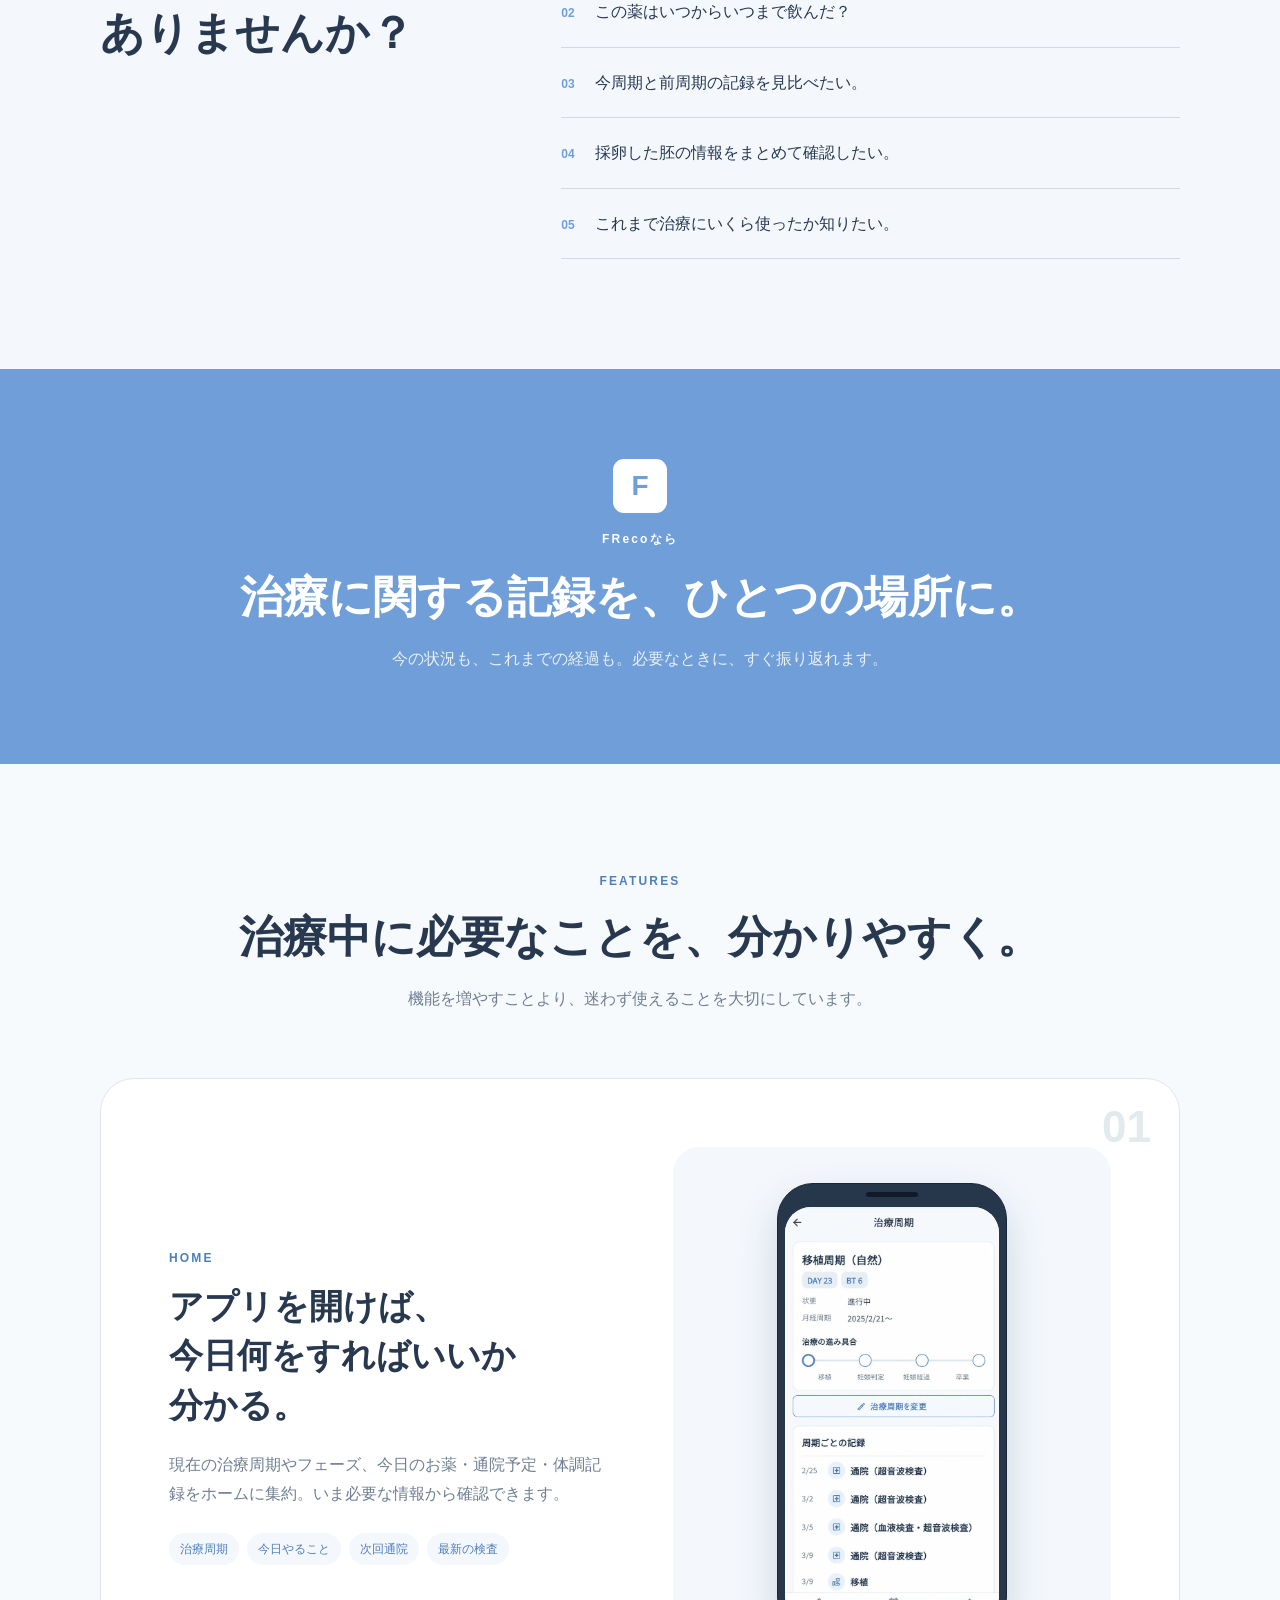
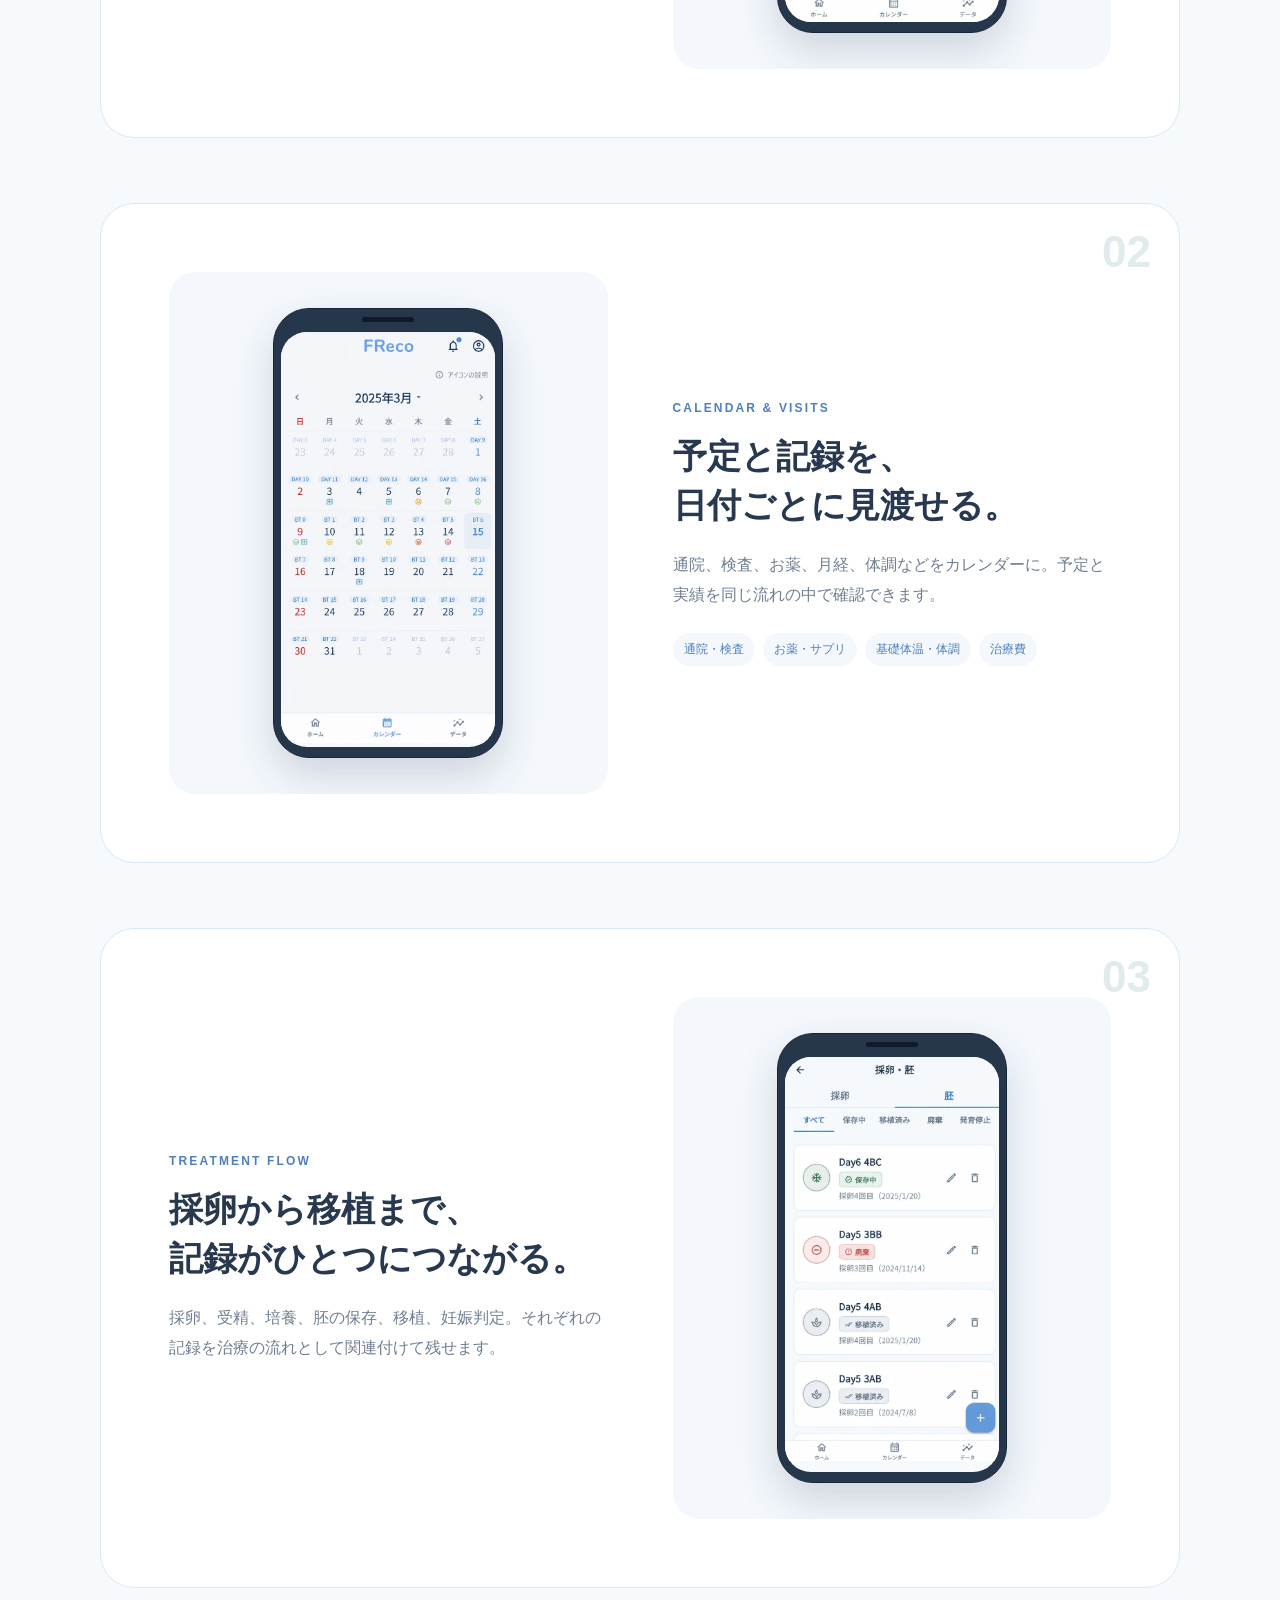
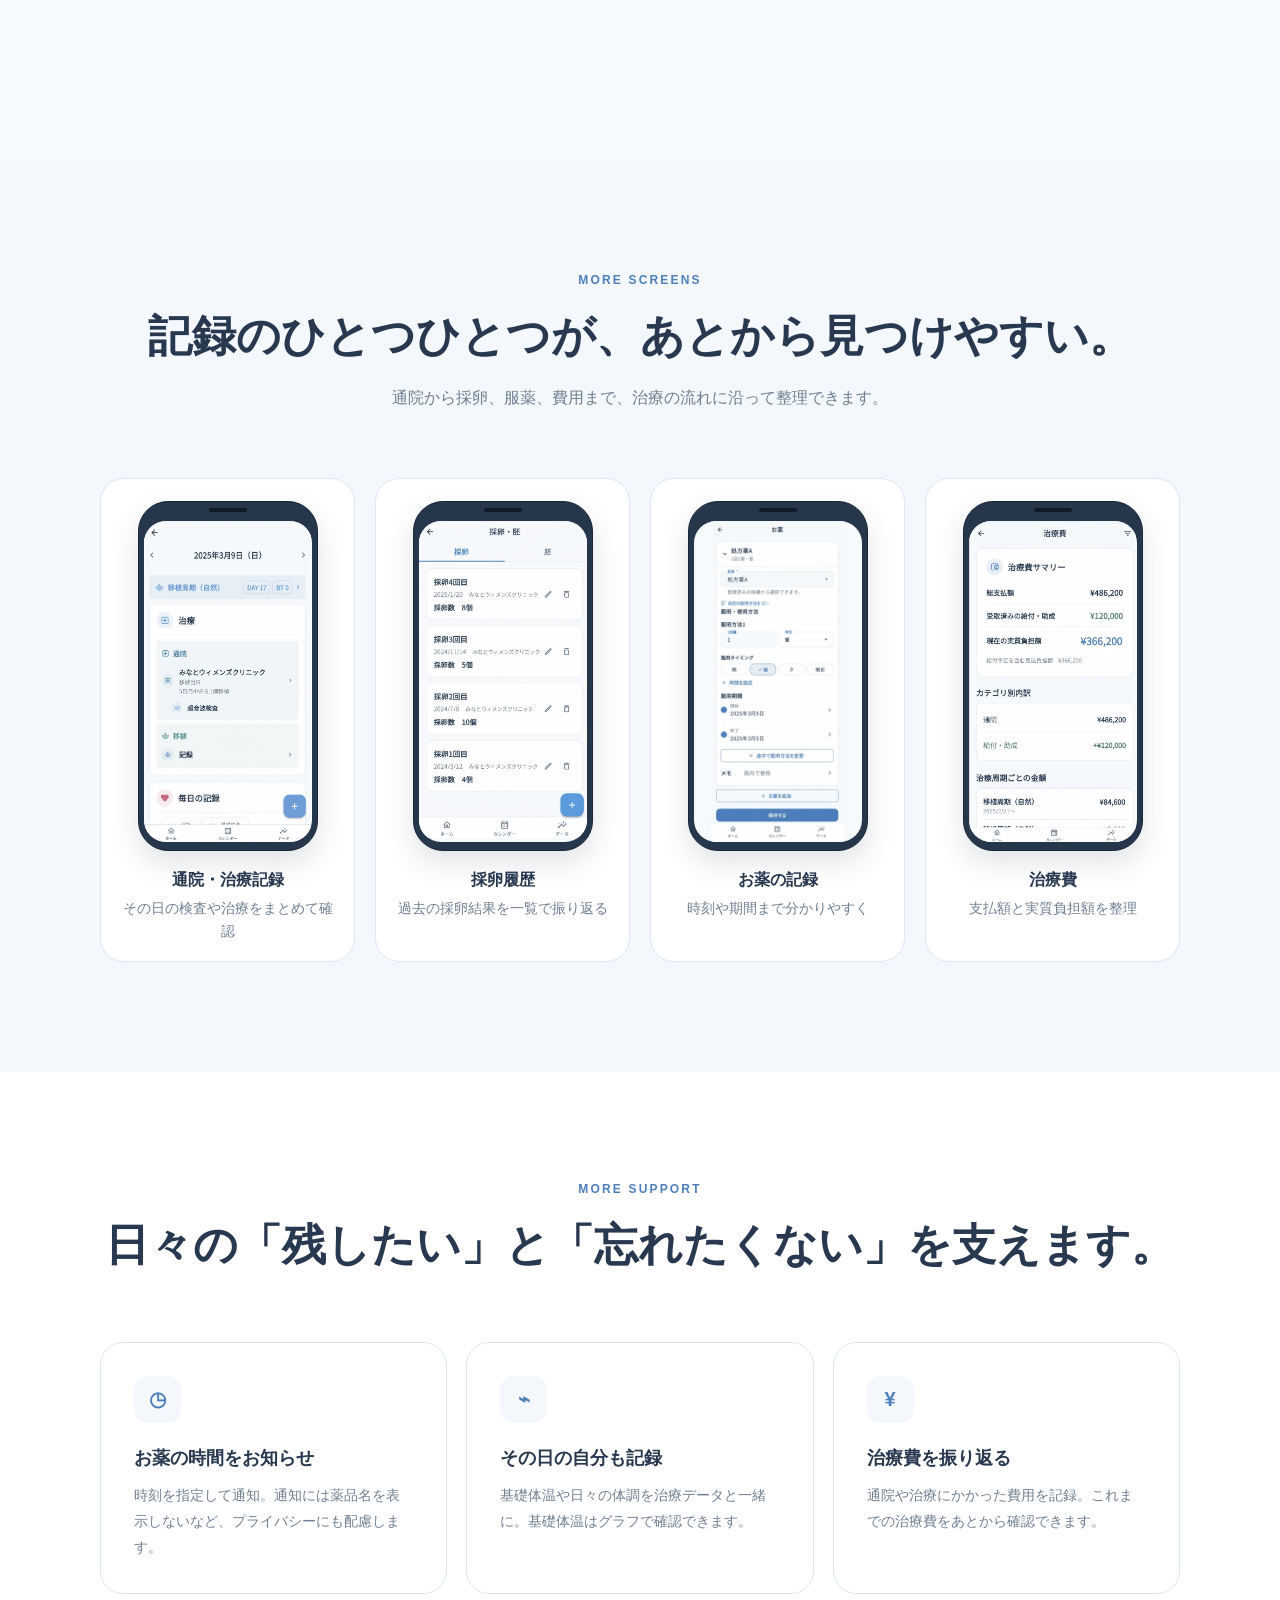
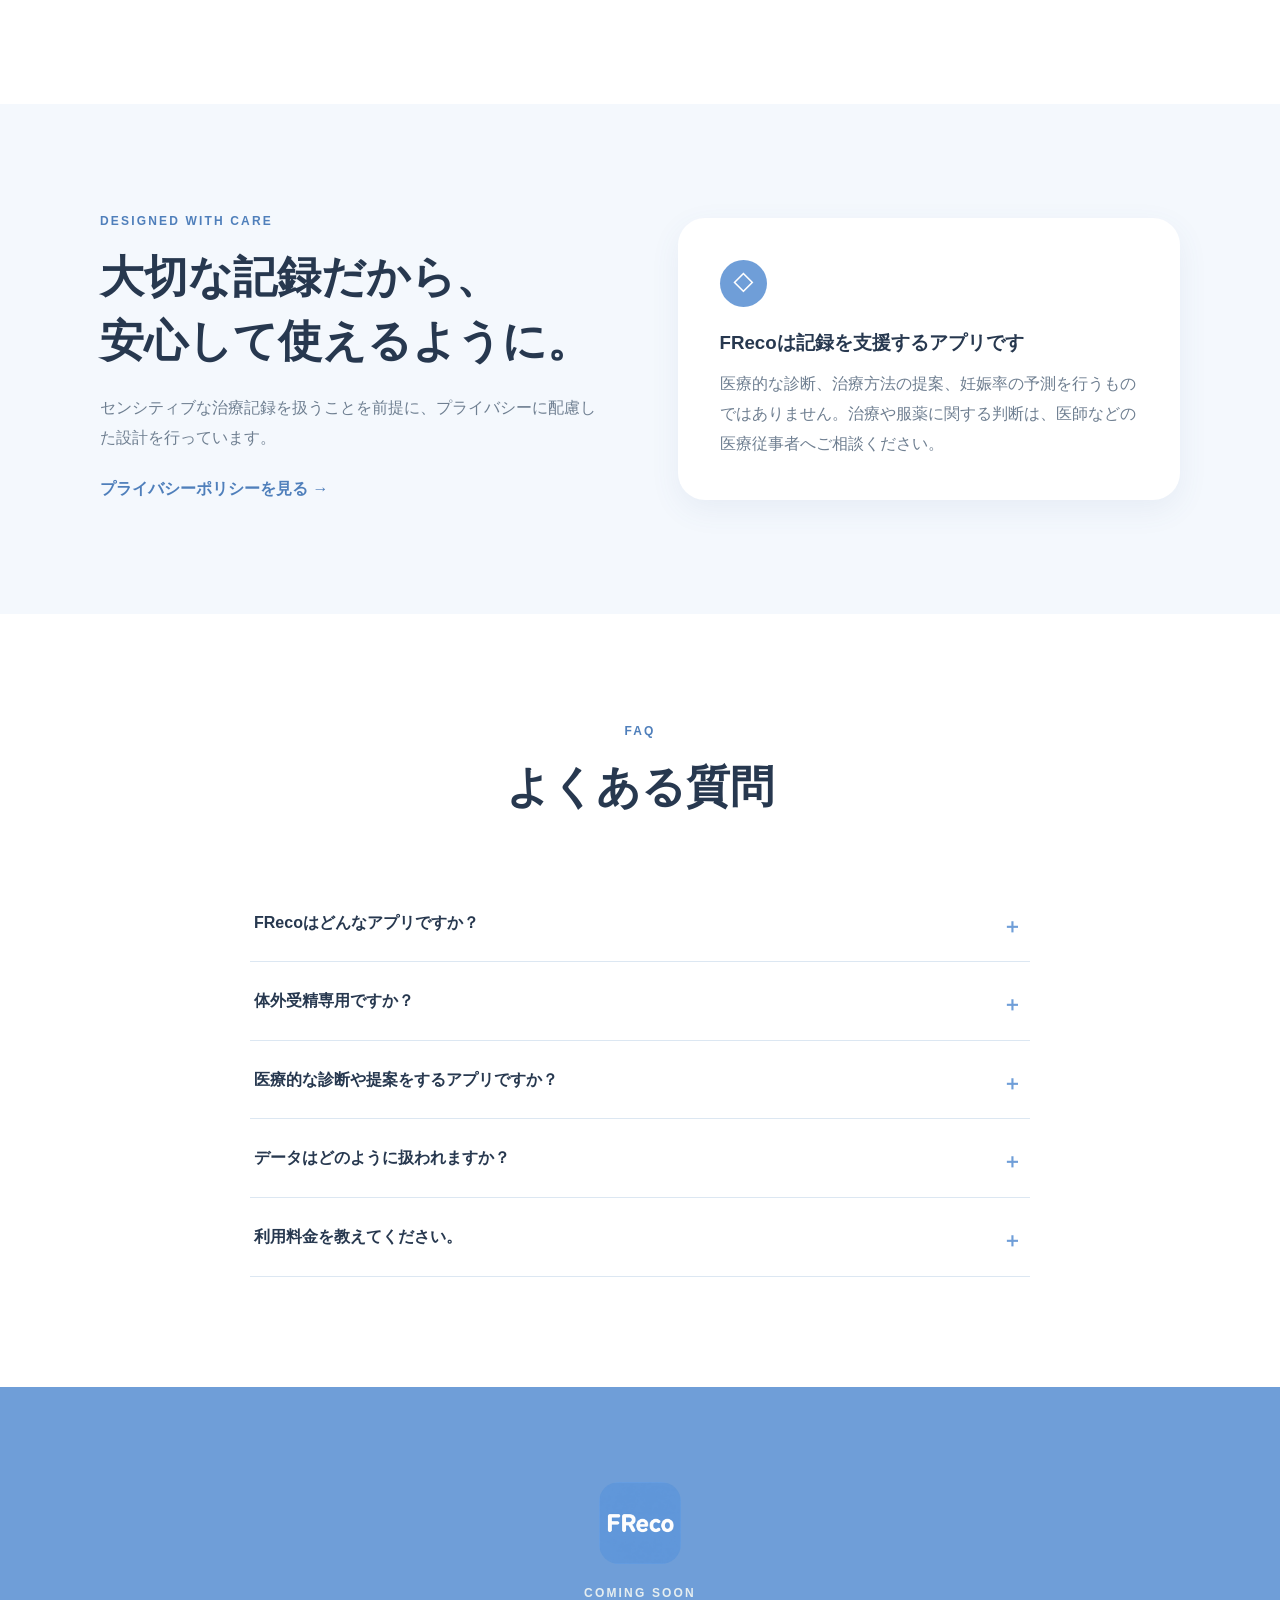
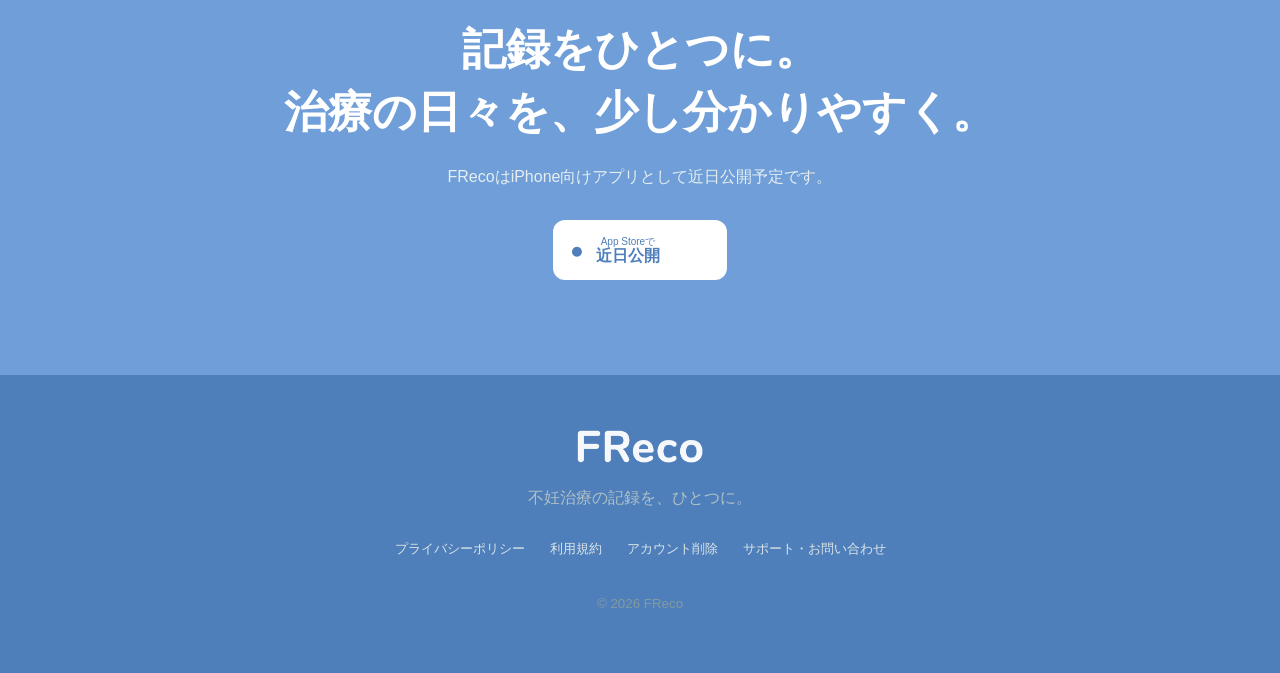
==== commit 5856da43: "アカウント削除案内ページを公開" ====
--- a/index.html
+++ b/index.html
@@ -23,5 +23,5 @@
 <section class="section pale"><div class="inner trust"><div><p class="label">DESIGNED WITH CARE</p><h2>大切な記録だから、<br>安心して使えるように。</h2><p>センシティブな治療記録を扱うことを前提に、プライバシーに配慮した設計を行っています。</p><a href="privacy.html">プライバシーポリシーを見る →</a></div><aside><b>◇</b><h3>FRecoは記録を支援するアプリです</h3><p>医療的な診断、治療方法の提案、妊娠率の予測を行うものではありません。治療や服薬に関する判断は、医師などの医療従事者へご相談ください。</p></aside></div></section>
 <section class="section white" id="faq"><div class="narrow"><div class="heading center"><p class="label">FAQ</p><h2>よくある質問</h2></div><details><summary>FRecoはどんなアプリですか？</summary><p>不妊治療に関する通院、検査、お薬、治療周期、採卵、胚、移植、体調、費用などの記録をひとつにまとめて管理・振り返るためのアプリです。</p></details><details><summary>体外受精専用ですか？</summary><p>いいえ。不妊治療の記録を幅広く管理するアプリです。体外受精・顕微授精などの記録にも対応しています。</p></details><details><summary>医療的な診断や提案をするアプリですか？</summary><p>いいえ。医療的な診断や治療方針の提案は行いません。</p></details><details><summary>データはどのように扱われますか？</summary><p>詳細は<a href="privacy.html">プライバシーポリシー</a>をご確認ください。</p></details><details><summary>利用料金を教えてください。</summary><p>料金を含む提供内容は、App Storeでの公開時にご案内します。</p></details></div></section>
 <section class="cta"><img class="app-icon" src="images/freco_app_icon.png" alt="FReco アプリアイコン"><p class="label">COMING SOON</p><h2>記録をひとつに。<br>治療の日々を、少し分かりやすく。</h2><p>FRecoはiPhone向けアプリとして近日公開予定です。</p><div class="store light"><span>●</span><div><small>App Storeで</small><strong>近日公開</strong></div></div></section>
-</main><footer><a class="logo" href="index.html"><img src="images/freco_header_lockup_white.png" alt="FReco"></a><p>不妊治療の記録を、ひとつに。</p><div><a href="privacy.html">プライバシーポリシー</a><a href="terms.html">利用規約</a><a href="support.html">サポート・お問い合わせ</a></div><small>© 2026 FReco</small></footer>
+</main><footer><a class="logo" href="index.html"><img src="images/freco_header_lockup_white.png" alt="FReco"></a><p>不妊治療の記録を、ひとつに。</p><div><a href="privacy.html">プライバシーポリシー</a><a href="terms.html">利用規約</a><a href="account-deletion.html">アカウント削除</a><a href="support.html">サポート・お問い合わせ</a></div><small>© 2026 FReco</small></footer>
 </body></html>
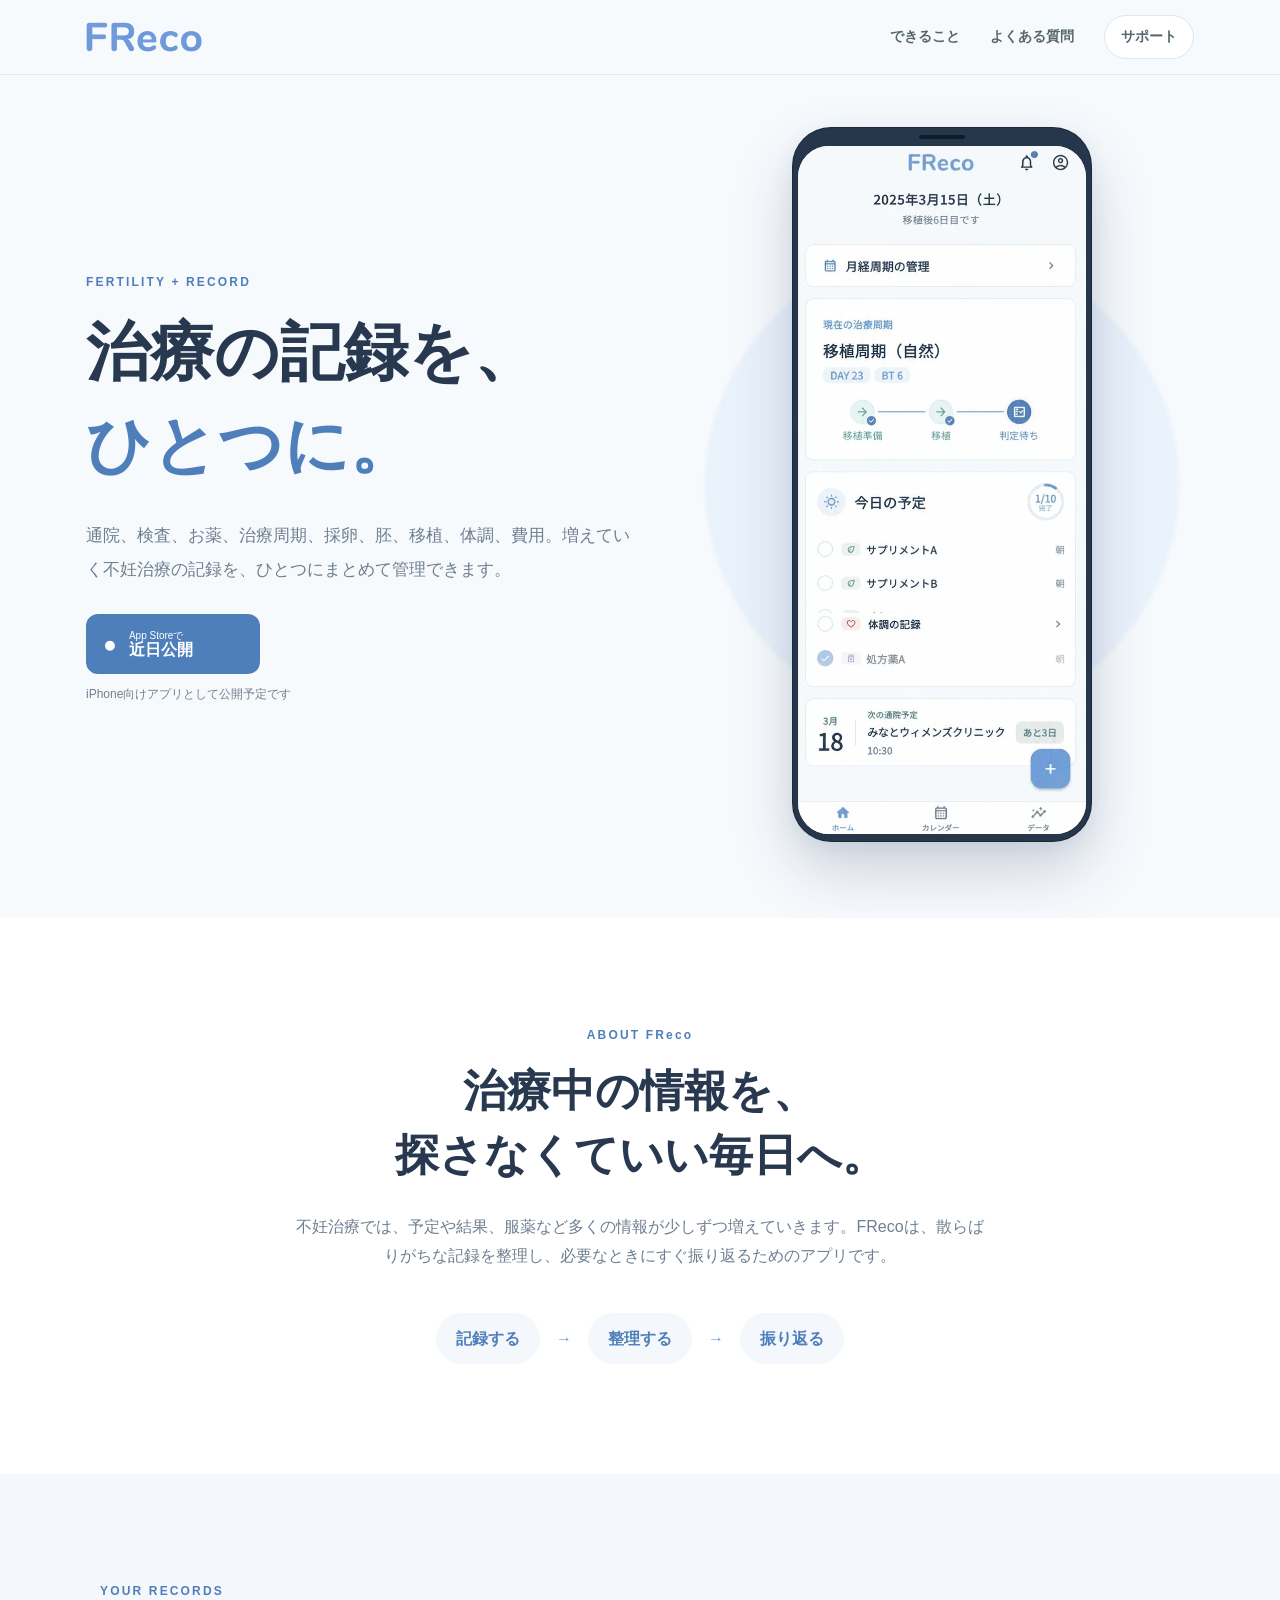
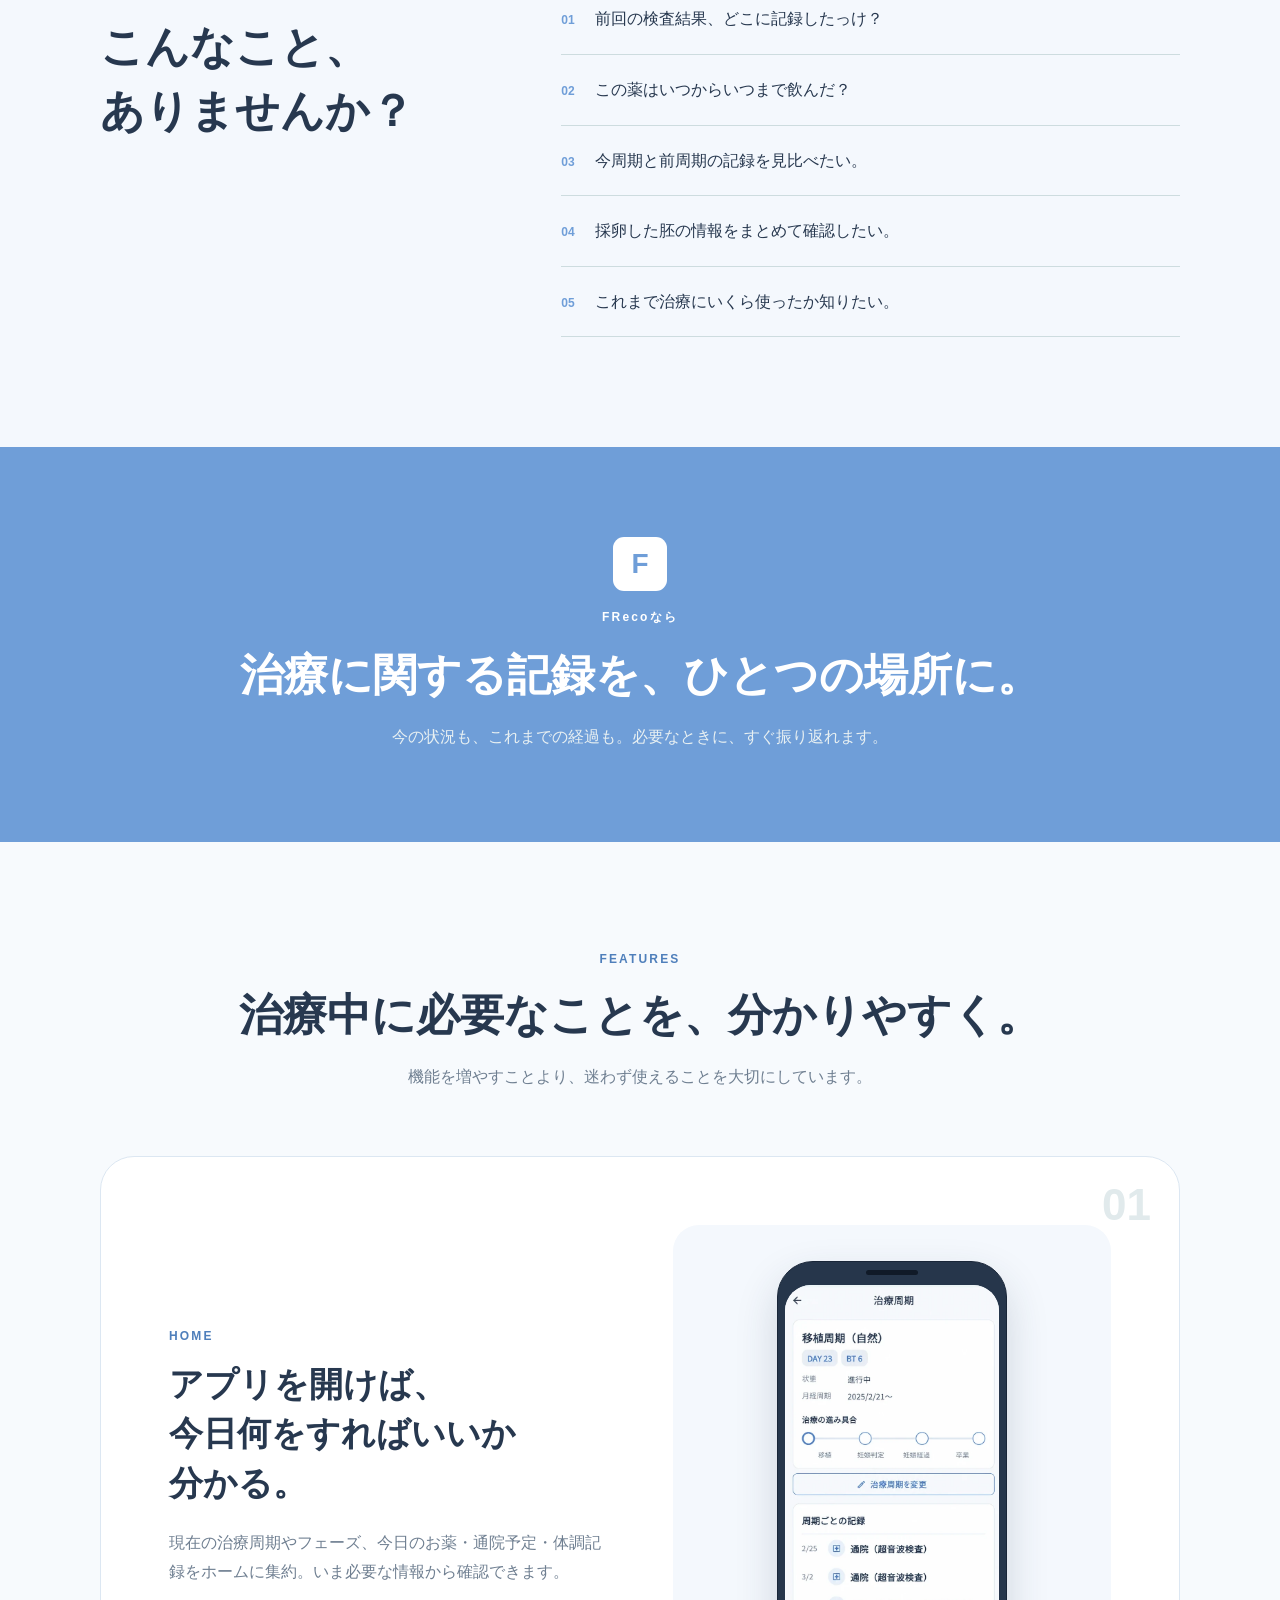
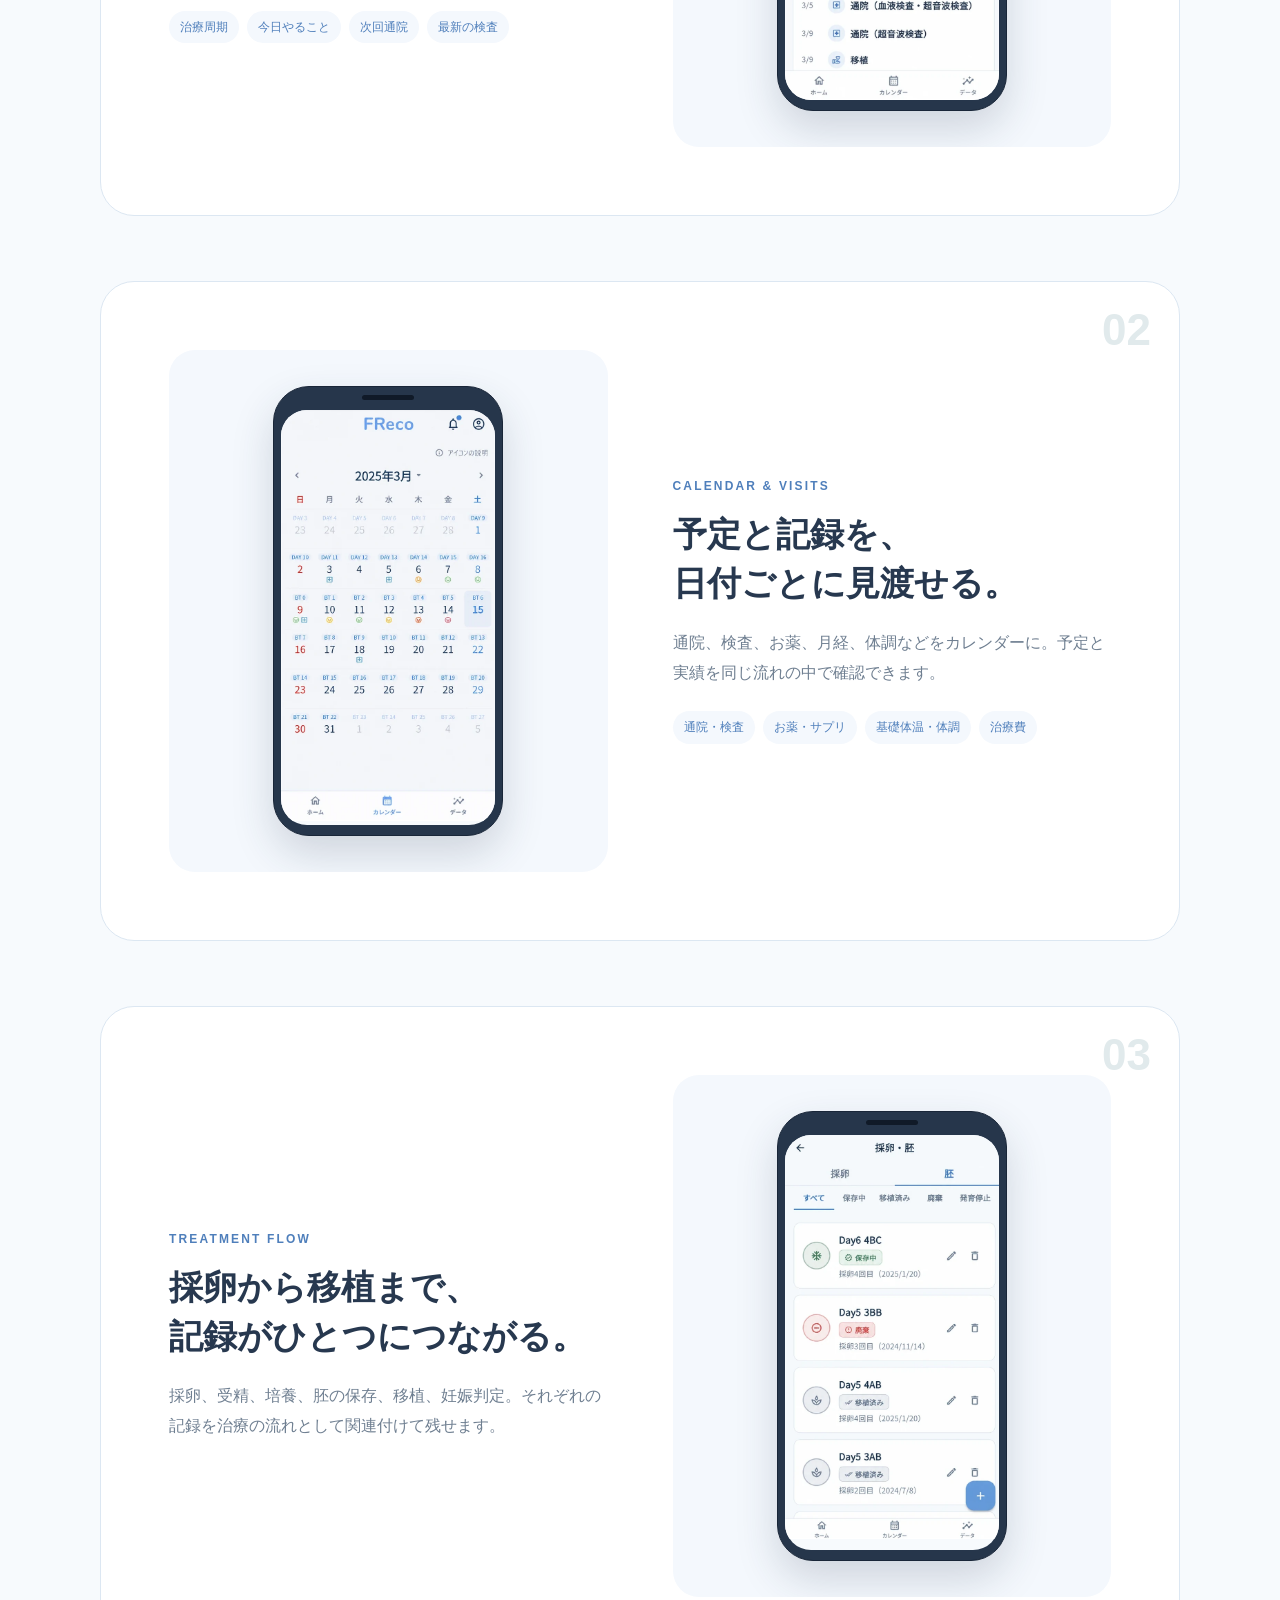
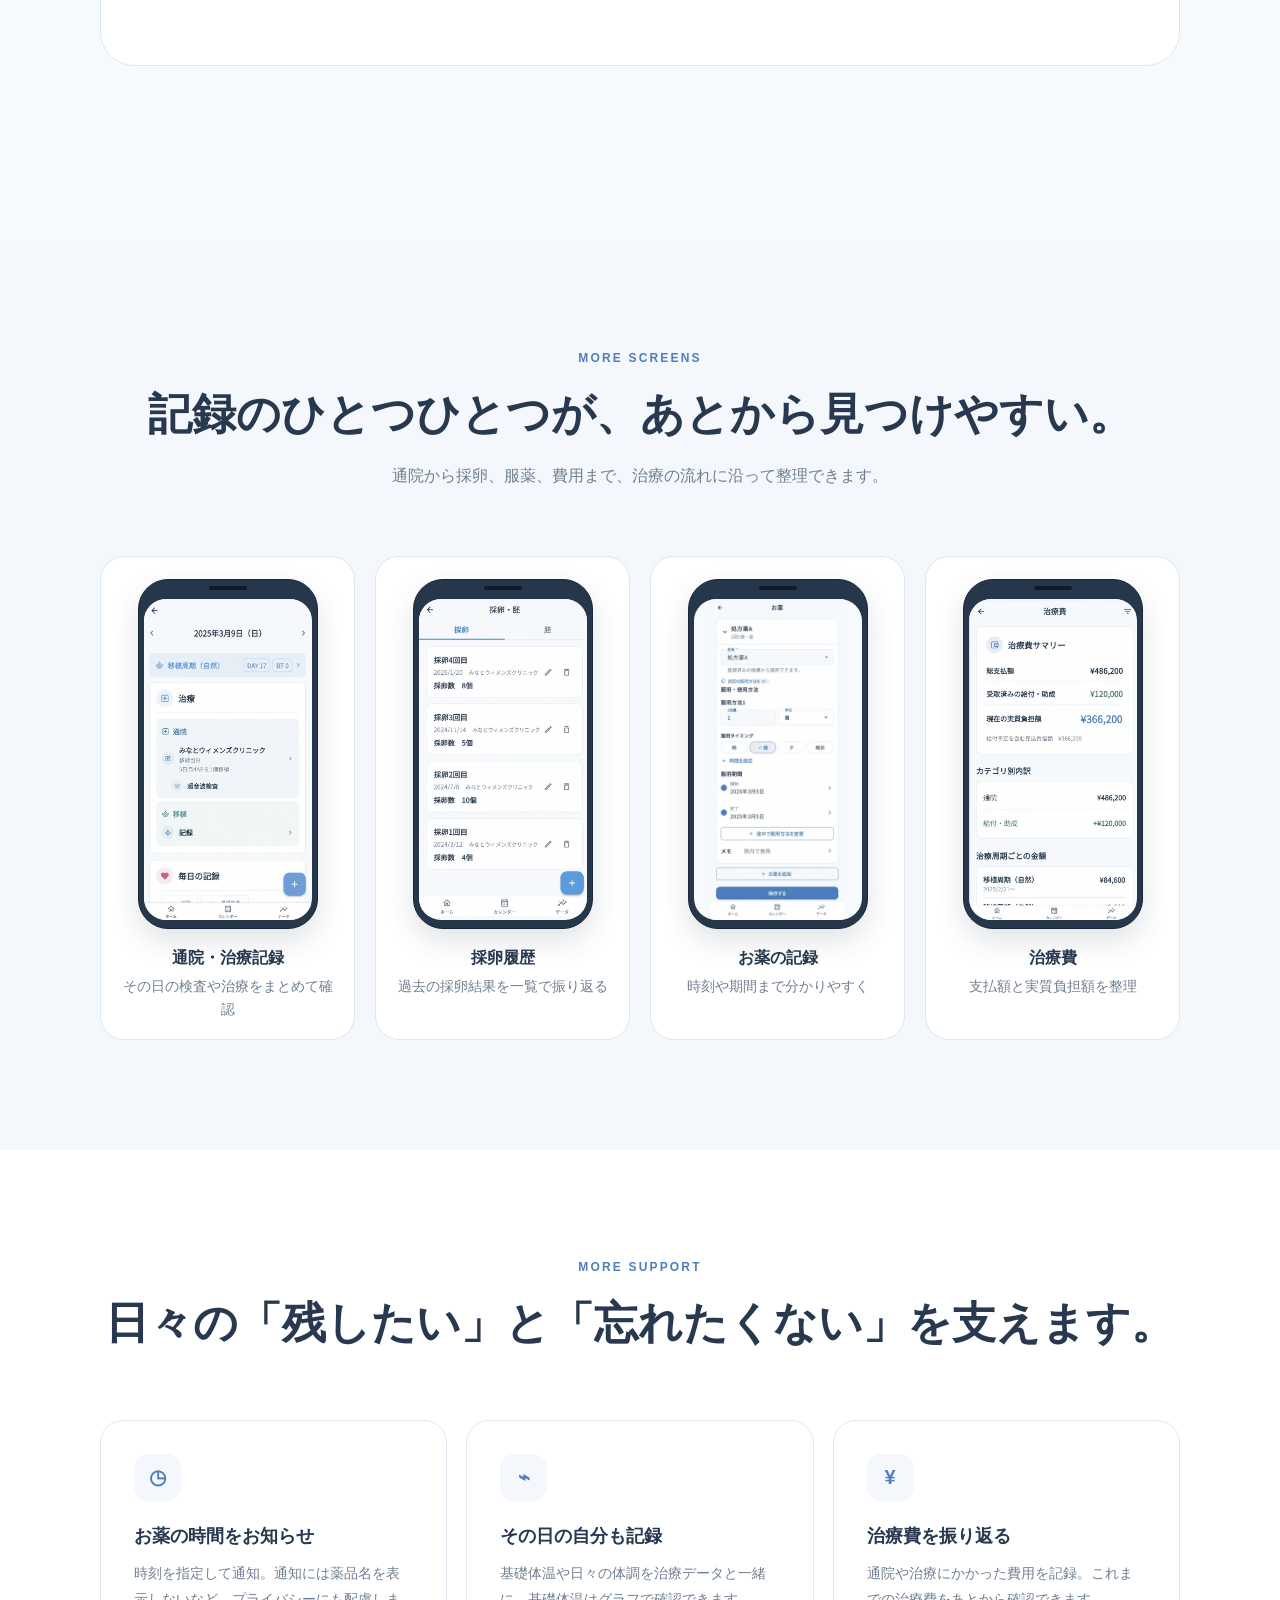
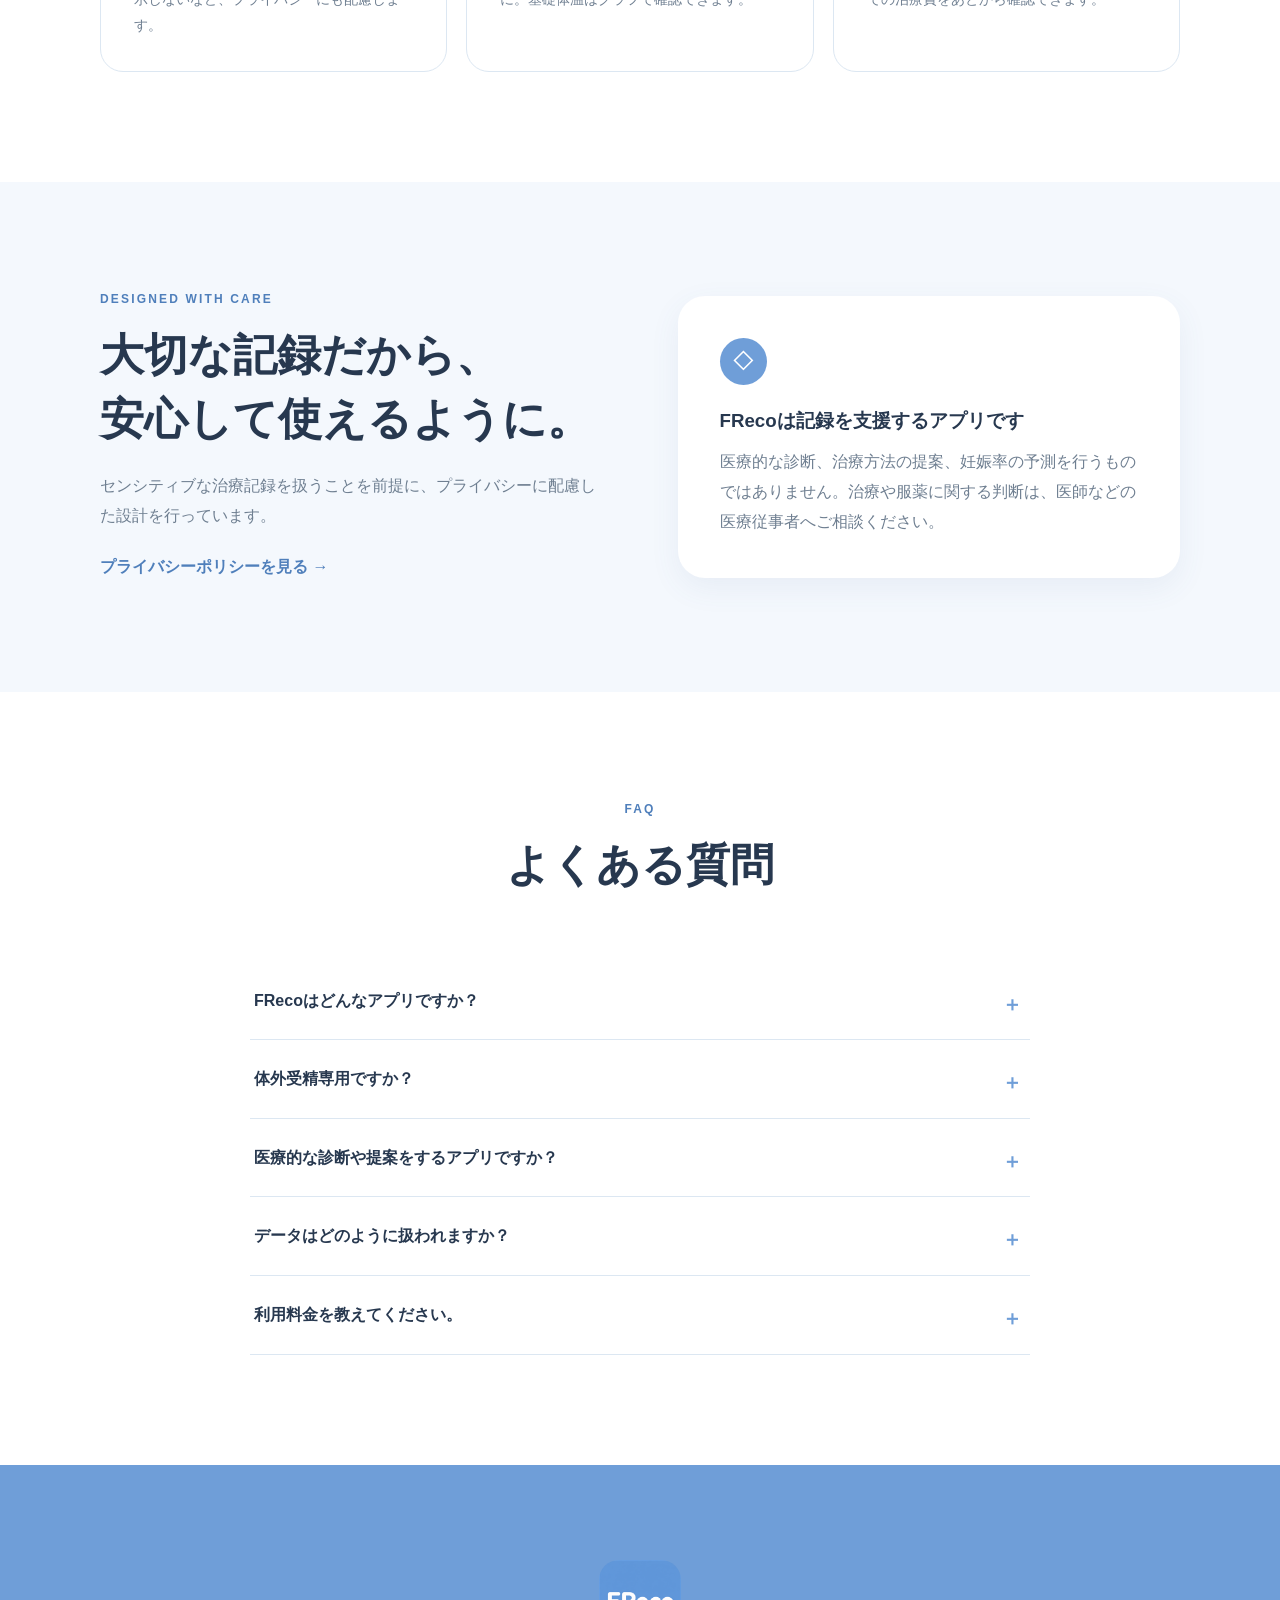
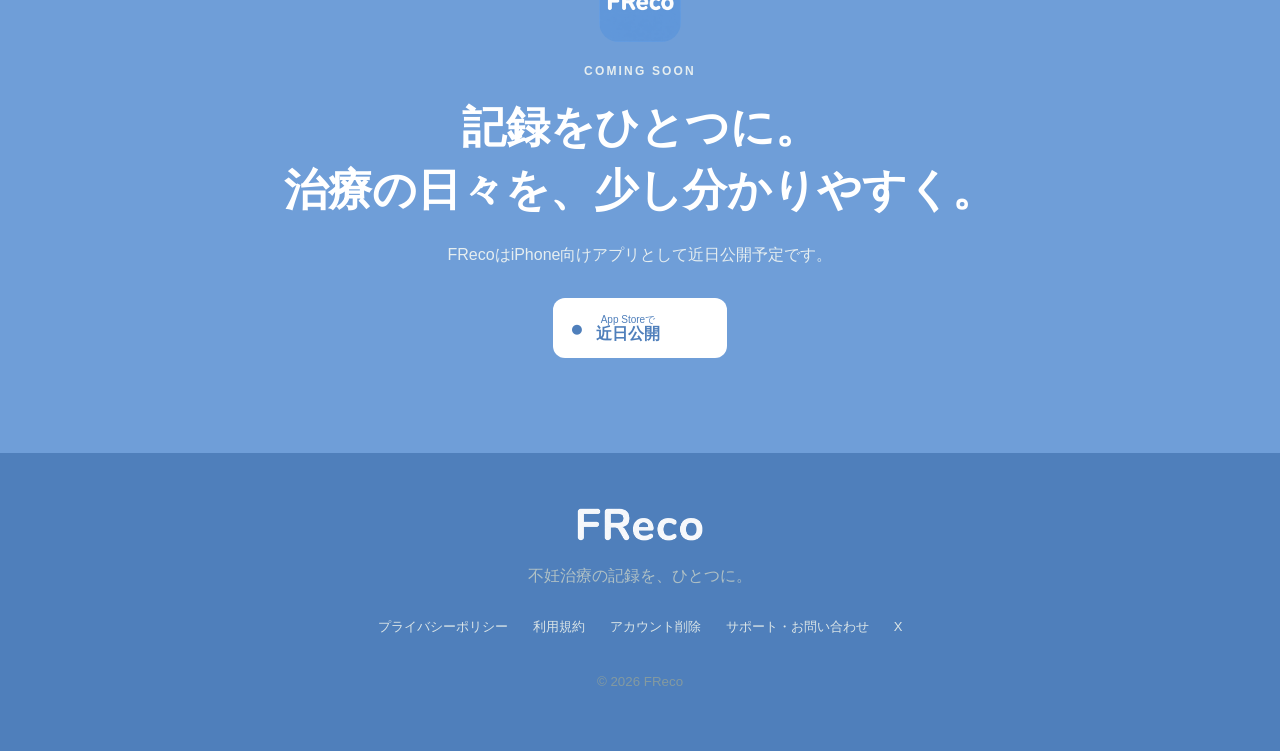
==== commit 62d6a92a: "Add official X link to footer" ====
--- a/index.html
+++ b/index.html
@@ -1,9 +1,10 @@
 <!doctype html>
 <html lang="ja"><head>
 <meta charset="UTF-8"><meta name="viewport" content="width=device-width,initial-scale=1">
-<title>FReco - 不妊治療の記録をひとつに</title>
+<title>FReco（エフレコ）｜不妊治療の記録・管理アプリ</title>
 <meta name="description" content="FRecoは、不妊治療に関する通院、検査、お薬、治療周期、採卵、胚、移植、体調、費用などの記録をひとつにまとめて管理・振り返りできるアプリです。">
-<meta property="og:title" content="FReco - 不妊治療の記録をひとつに"><meta property="og:description" content="増えていく治療記録を、ひとつにまとめて、必要なときに振り返る。"><meta property="og:type" content="website"><meta property="og:locale" content="ja_JP"><meta name="theme-color" content="#6f9ed8">
+<meta property="og:title" content="FReco（エフレコ）｜不妊治療の記録・管理アプリ"><meta property="og:description" content="増えていく治療記録を、ひとつにまとめて、必要なときに振り返る。"><meta property="og:type" content="website"><meta property="og:locale" content="ja_JP"><meta name="theme-color" content="#6f9ed8">
+<link rel="icon" href="images/favicon.ico" sizes="any"><link rel="icon" type="image/png" sizes="32x32" href="images/favicon-32.png"><link rel="icon" type="image/png" sizes="192x192" href="images/favicon-192.png"><link rel="apple-touch-icon" sizes="180x180" href="images/apple-touch-icon.png">
 <link rel="stylesheet" href="css/style.css"></head><body>
 <a class="skip" href="#main">本文へ移動</a>
 <header><div class="header-inner"><a class="logo" href="index.html" aria-label="FReco ホーム"><img src="images/freco_header_lockup.png" alt="FReco"></a><nav aria-label="メインナビゲーション"><a href="#features">できること</a><a href="#faq">よくある質問</a><a class="pill" href="support.html">サポート</a></nav></div></header>
@@ -21,7 +22,7 @@
 <section class="section screenshot-section"><div class="inner"><div class="heading center"><p class="label">MORE SCREENS</p><h2>記録のひとつひとつが、<br class="mobile">あとから見つけやすい。</h2><p>通院から採卵、服薬、費用まで、治療の流れに沿って整理できます。</p></div><div class="screenshot-grid"><figure class="screenshot-card"><div class="device-frame compact-device"><span class="device-speaker" aria-hidden="true"></span><img src="images/screenshots/transfer-day.webp" alt="移植当日の通院・検査・移植記録" width="620" height="1191" loading="lazy"></div><figcaption><strong>通院・治療記録</strong><span>その日の検査や治療をまとめて確認</span></figcaption></figure><figure class="screenshot-card"><div class="device-frame compact-device"><span class="device-speaker" aria-hidden="true"></span><img src="images/screenshots/retrievals.webp" alt="採卵日と採卵数をまとめた採卵履歴" width="620" height="1172" loading="lazy"></div><figcaption><strong>採卵履歴</strong><span>過去の採卵結果を一覧で振り返る</span></figcaption></figure><figure class="screenshot-card"><div class="device-frame compact-device"><span class="device-speaker" aria-hidden="true"></span><img src="images/screenshots/medication.webp" alt="服用時刻と期間を設定するお薬記録画面" width="620" height="1488" loading="lazy"></div><figcaption><strong>お薬の記録</strong><span>時刻や期間まで分かりやすく</span></figcaption></figure><figure class="screenshot-card"><div class="device-frame compact-device"><span class="device-speaker" aria-hidden="true"></span><img src="images/screenshots/costs.webp" alt="支払額、給付・助成、実質負担額を確認する治療費画面" width="620" height="1185" loading="lazy"></div><figcaption><strong>治療費</strong><span>支払額と実質負担額を整理</span></figcaption></figure></div></div></section>
 <section class="section white"><div class="inner"><div class="heading center"><p class="label">MORE SUPPORT</p><h2>日々の「残したい」と<br class="mobile">「忘れたくない」を支えます。</h2></div><div class="cards"><article><b>◷</b><h3>お薬の時間をお知らせ</h3><p>時刻を指定して通知。通知には薬品名を表示しないなど、プライバシーにも配慮します。</p></article><article><b>⌁</b><h3>その日の自分も記録</h3><p>基礎体温や日々の体調を治療データと一緒に。基礎体温はグラフで確認できます。</p></article><article><b>¥</b><h3>治療費を振り返る</h3><p>通院や治療にかかった費用を記録。これまでの治療費をあとから確認できます。</p></article></div></div></section>
 <section class="section pale"><div class="inner trust"><div><p class="label">DESIGNED WITH CARE</p><h2>大切な記録だから、<br>安心して使えるように。</h2><p>センシティブな治療記録を扱うことを前提に、プライバシーに配慮した設計を行っています。</p><a href="privacy.html">プライバシーポリシーを見る →</a></div><aside><b>◇</b><h3>FRecoは記録を支援するアプリです</h3><p>医療的な診断、治療方法の提案、妊娠率の予測を行うものではありません。治療や服薬に関する判断は、医師などの医療従事者へご相談ください。</p></aside></div></section>
-<section class="section white" id="faq"><div class="narrow"><div class="heading center"><p class="label">FAQ</p><h2>よくある質問</h2></div><details><summary>FRecoはどんなアプリですか？</summary><p>不妊治療に関する通院、検査、お薬、治療周期、採卵、胚、移植、体調、費用などの記録をひとつにまとめて管理・振り返るためのアプリです。</p></details><details><summary>体外受精専用ですか？</summary><p>いいえ。不妊治療の記録を幅広く管理するアプリです。体外受精・顕微授精などの記録にも対応しています。</p></details><details><summary>医療的な診断や提案をするアプリですか？</summary><p>いいえ。医療的な診断や治療方針の提案は行いません。</p></details><details><summary>データはどのように扱われますか？</summary><p>詳細は<a href="privacy.html">プライバシーポリシー</a>をご確認ください。</p></details><details><summary>利用料金を教えてください。</summary><p>料金を含む提供内容は、App Storeでの公開時にご案内します。</p></details></div></section>
+<section class="section white" id="faq"><div class="narrow"><div class="heading center"><p class="label">FAQ</p><h2>よくある質問</h2></div><details><summary>FRecoはどんなアプリですか？</summary><p>不妊治療に関する通院、検査、お薬、治療周期、採卵、胚、移植、体調、費用などの記録をひとつにまとめて管理・振り返るためのアプリです。</p></details><details><summary>体外受精専用ですか？</summary><p>いいえ。不妊治療の記録を幅広く管理するアプリです。体外受精・顕微授精などの記録にも対応しています。</p></details><details><summary>医療的な診断や提案をするアプリですか？</summary><p>いいえ。医療的な診断や治療方針の提案は行いません。</p></details><details><summary>データはどのように扱われますか？</summary><p>詳細は<a href="privacy.html">プライバシーポリシー</a>をご確認ください。</p></details><details><summary>利用料金を教えてください。</summary><p>FRecoは無料で提供予定です。</p></details></div></section>
 <section class="cta"><img class="app-icon" src="images/freco_app_icon.png" alt="FReco アプリアイコン"><p class="label">COMING SOON</p><h2>記録をひとつに。<br>治療の日々を、少し分かりやすく。</h2><p>FRecoはiPhone向けアプリとして近日公開予定です。</p><div class="store light"><span>●</span><div><small>App Storeで</small><strong>近日公開</strong></div></div></section>
-</main><footer><a class="logo" href="index.html"><img src="images/freco_header_lockup_white.png" alt="FReco"></a><p>不妊治療の記録を、ひとつに。</p><div><a href="privacy.html">プライバシーポリシー</a><a href="terms.html">利用規約</a><a href="account-deletion.html">アカウント削除</a><a href="support.html">サポート・お問い合わせ</a></div><small>© 2026 FReco</small></footer>
+</main><footer><a class="logo" href="index.html"><img src="images/freco_header_lockup_white.png" alt="FReco"></a><p>不妊治療の記録を、ひとつに。</p><div><a href="privacy.html">プライバシーポリシー</a><a href="terms.html">利用規約</a><a href="account-deletion.html">アカウント削除</a><a href="support.html">サポート・お問い合わせ</a><a href="https://x.com/r_freco" target="_blank" rel="noopener noreferrer">X</a></div><small>© 2026 FReco</small></footer>
 </body></html>
--- a/css/style.css
+++ b/css/style.css
@@ -25,3 +25,14 @@
 /* Keep Japanese headings visually balanced and avoid orphaned characters. */
 h1,h2,h3{text-wrap:balance;word-break:auto-phrase}
 .nowrap{white-space:nowrap}
+
+/* Hero device presentation: real screenshot, refined framing only. */
+.hero-inner{grid-template-columns:1.05fr .95fr;gap:48px;padding-top:58px;padding-bottom:70px}
+.visual{min-height:715px;isolation:isolate;transform:translateY(-6px)}
+.visual::before{content:"";position:absolute;z-index:0;width:470px;aspect-ratio:1;background:var(--light);border:1px solid rgba(111,158,216,.14);border-radius:50%;filter:blur(2px)}
+.hero-device{z-index:1;width:min(300px,100%);height:715px;padding:18px 5px 7px;border-color:rgba(25,38,56,.82);border-radius:39px;box-shadow:0 28px 62px rgba(39,56,79,.2),0 8px 20px rgba(79,127,187,.1)}
+.hero-device .device-speaker{top:7px;width:46px;height:4px}
+.hero-device img{border-radius:31px;image-rendering:auto}
+@media(max-width:980px) and (min-width:801px){.hero-inner{grid-template-columns:1.08fr .92fr;gap:30px}.hero-device{width:280px;height:668px}.visual{min-height:668px}.visual::before{width:420px}}
+@media(max-width:800px){.hero-inner{grid-template-columns:1fr;gap:38px;padding-top:58px;padding-bottom:70px}.visual{min-height:662px;transform:none}.visual::before{width:min(430px,92vw)}.hero-device{width:278px;height:662px}}
+@media(max-width:430px){.hero-inner{gap:32px;padding-top:48px;padding-bottom:60px}.visual{min-height:608px}.visual::before{width:360px}.hero-device{width:255px;height:608px;border-radius:36px}.hero-device img{border-radius:28px}}
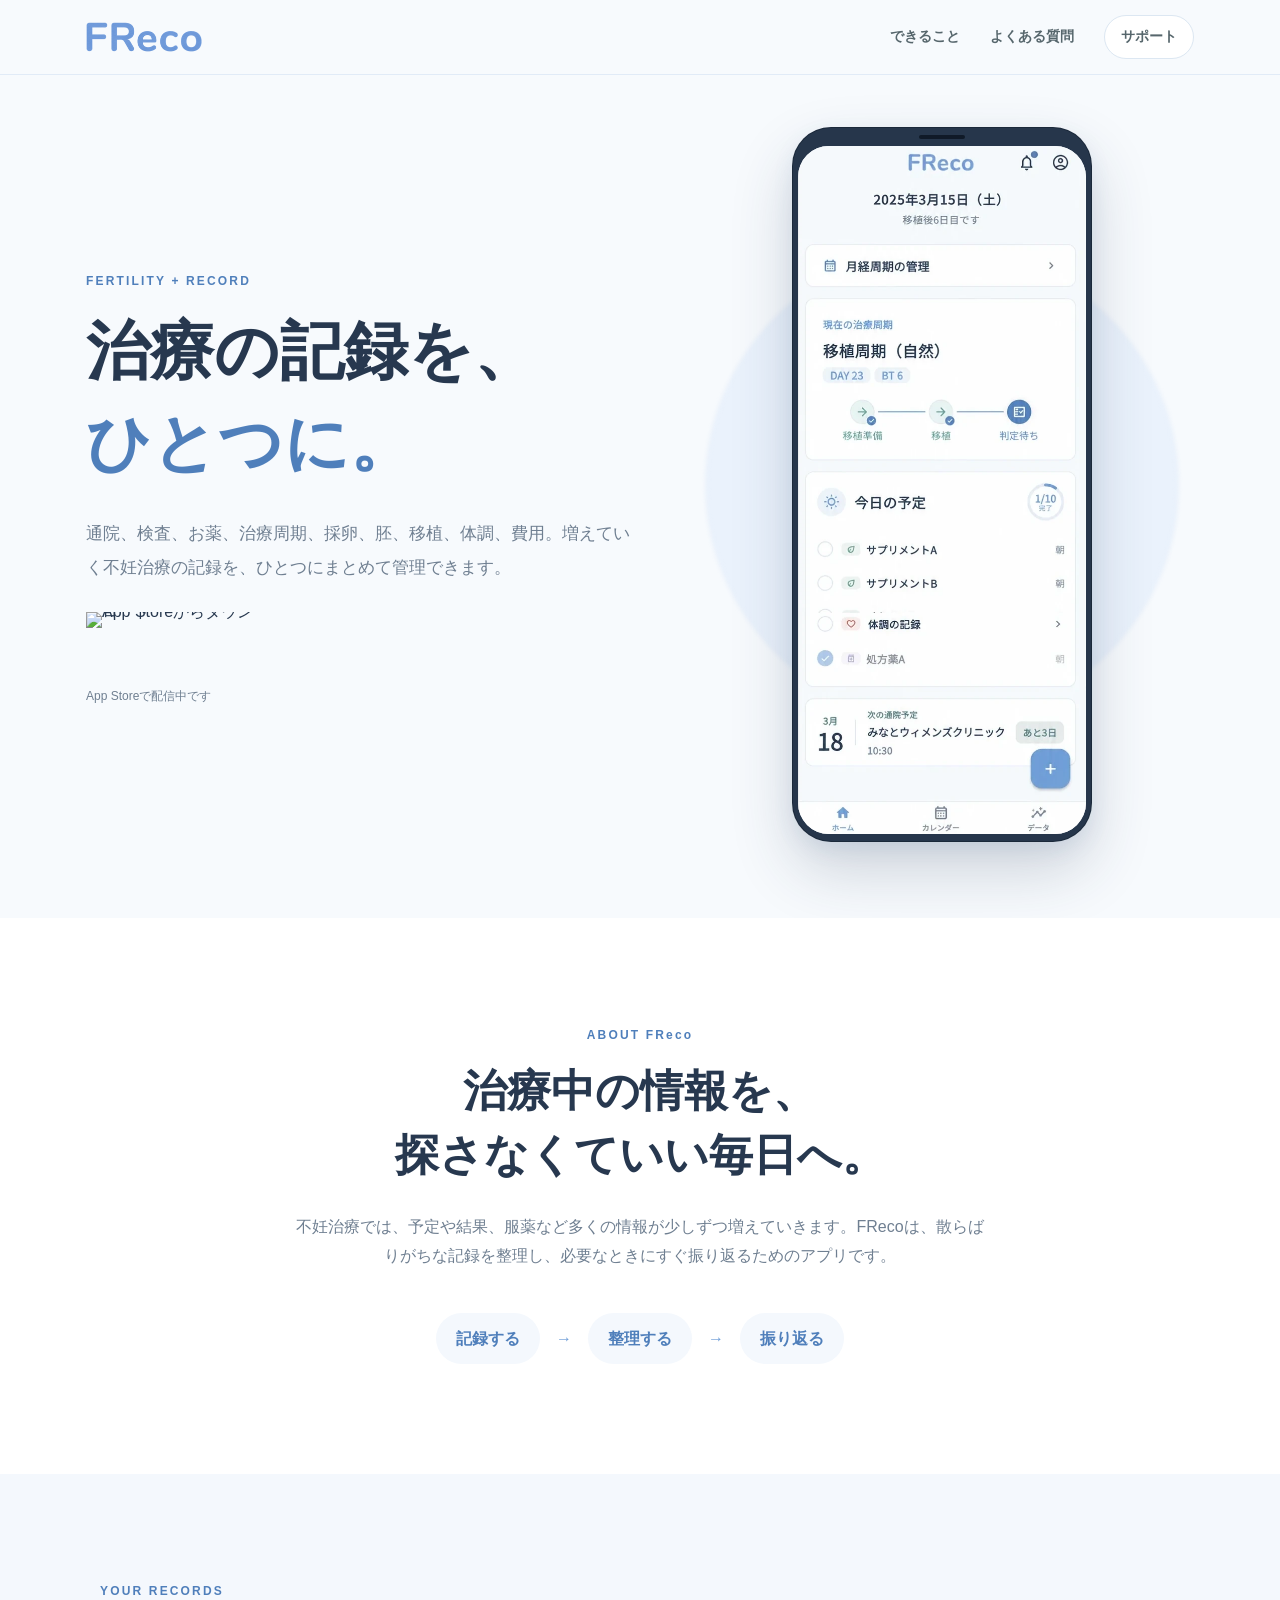
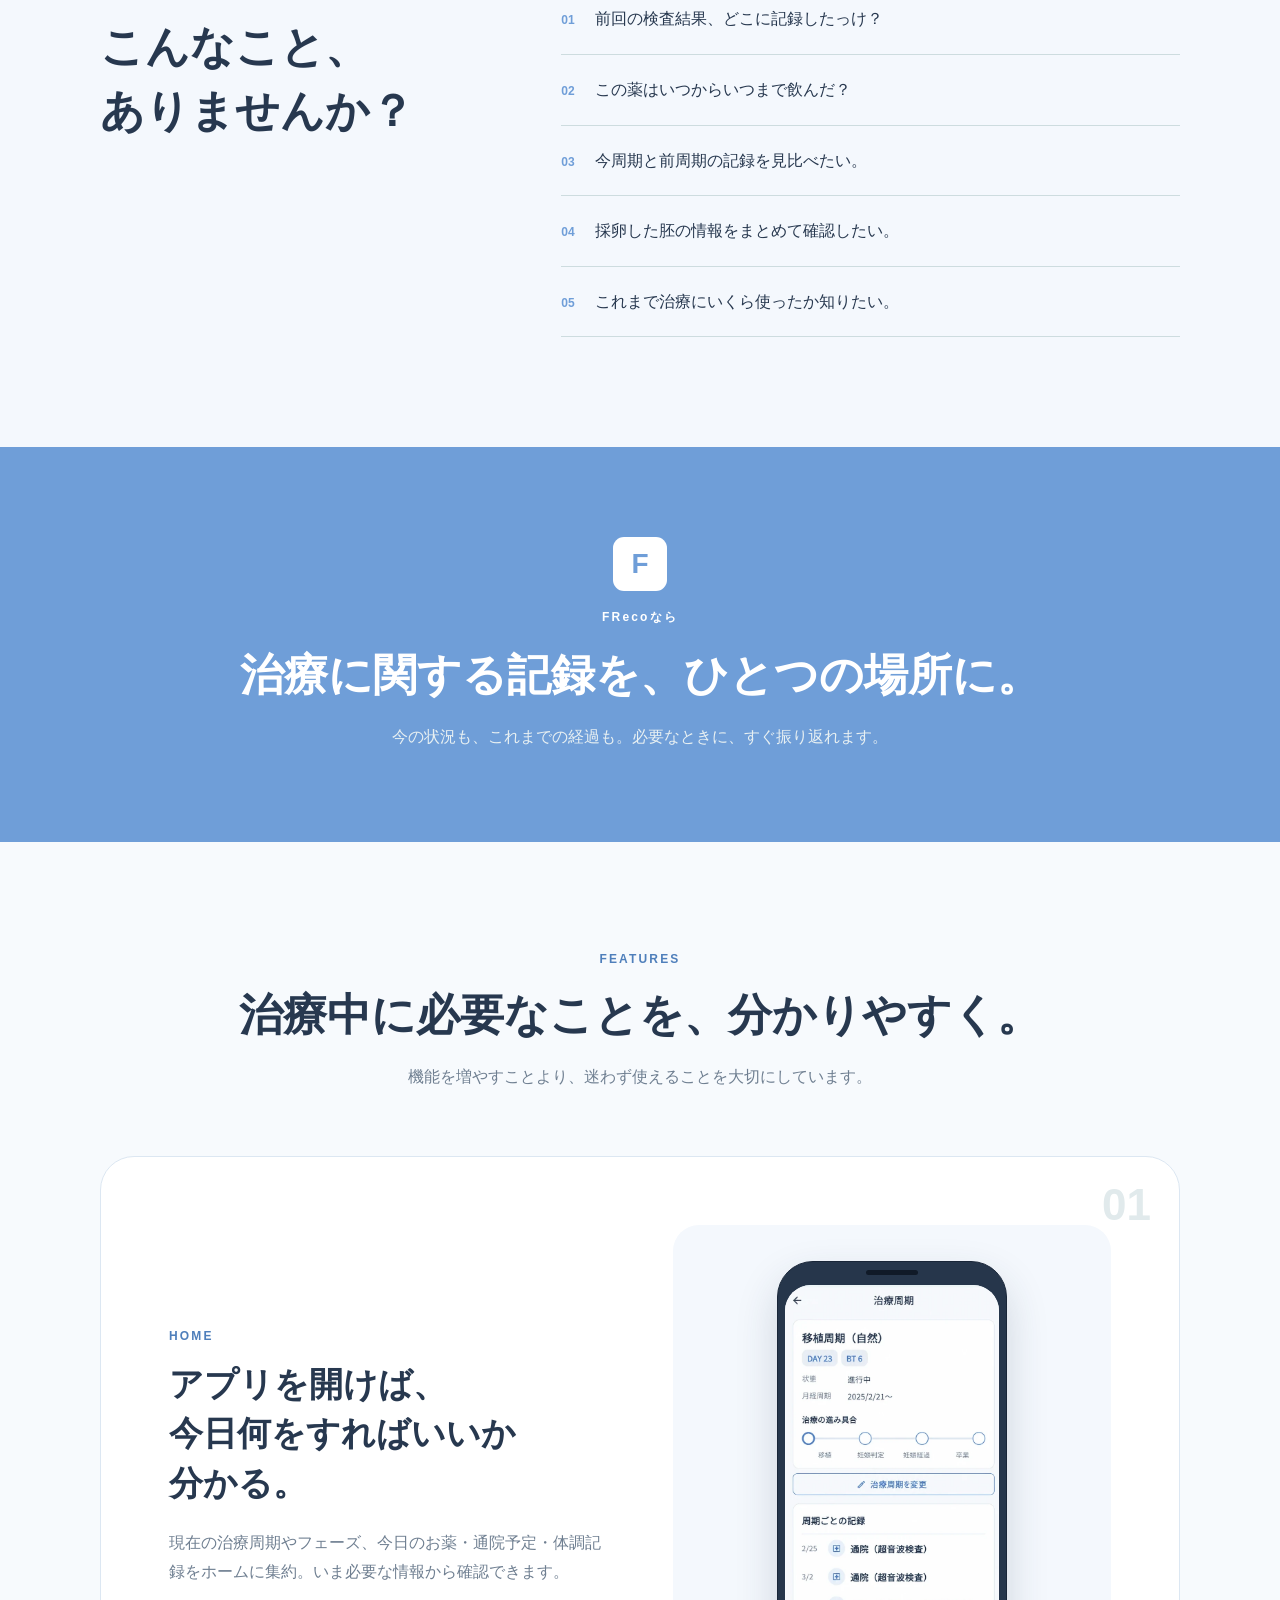
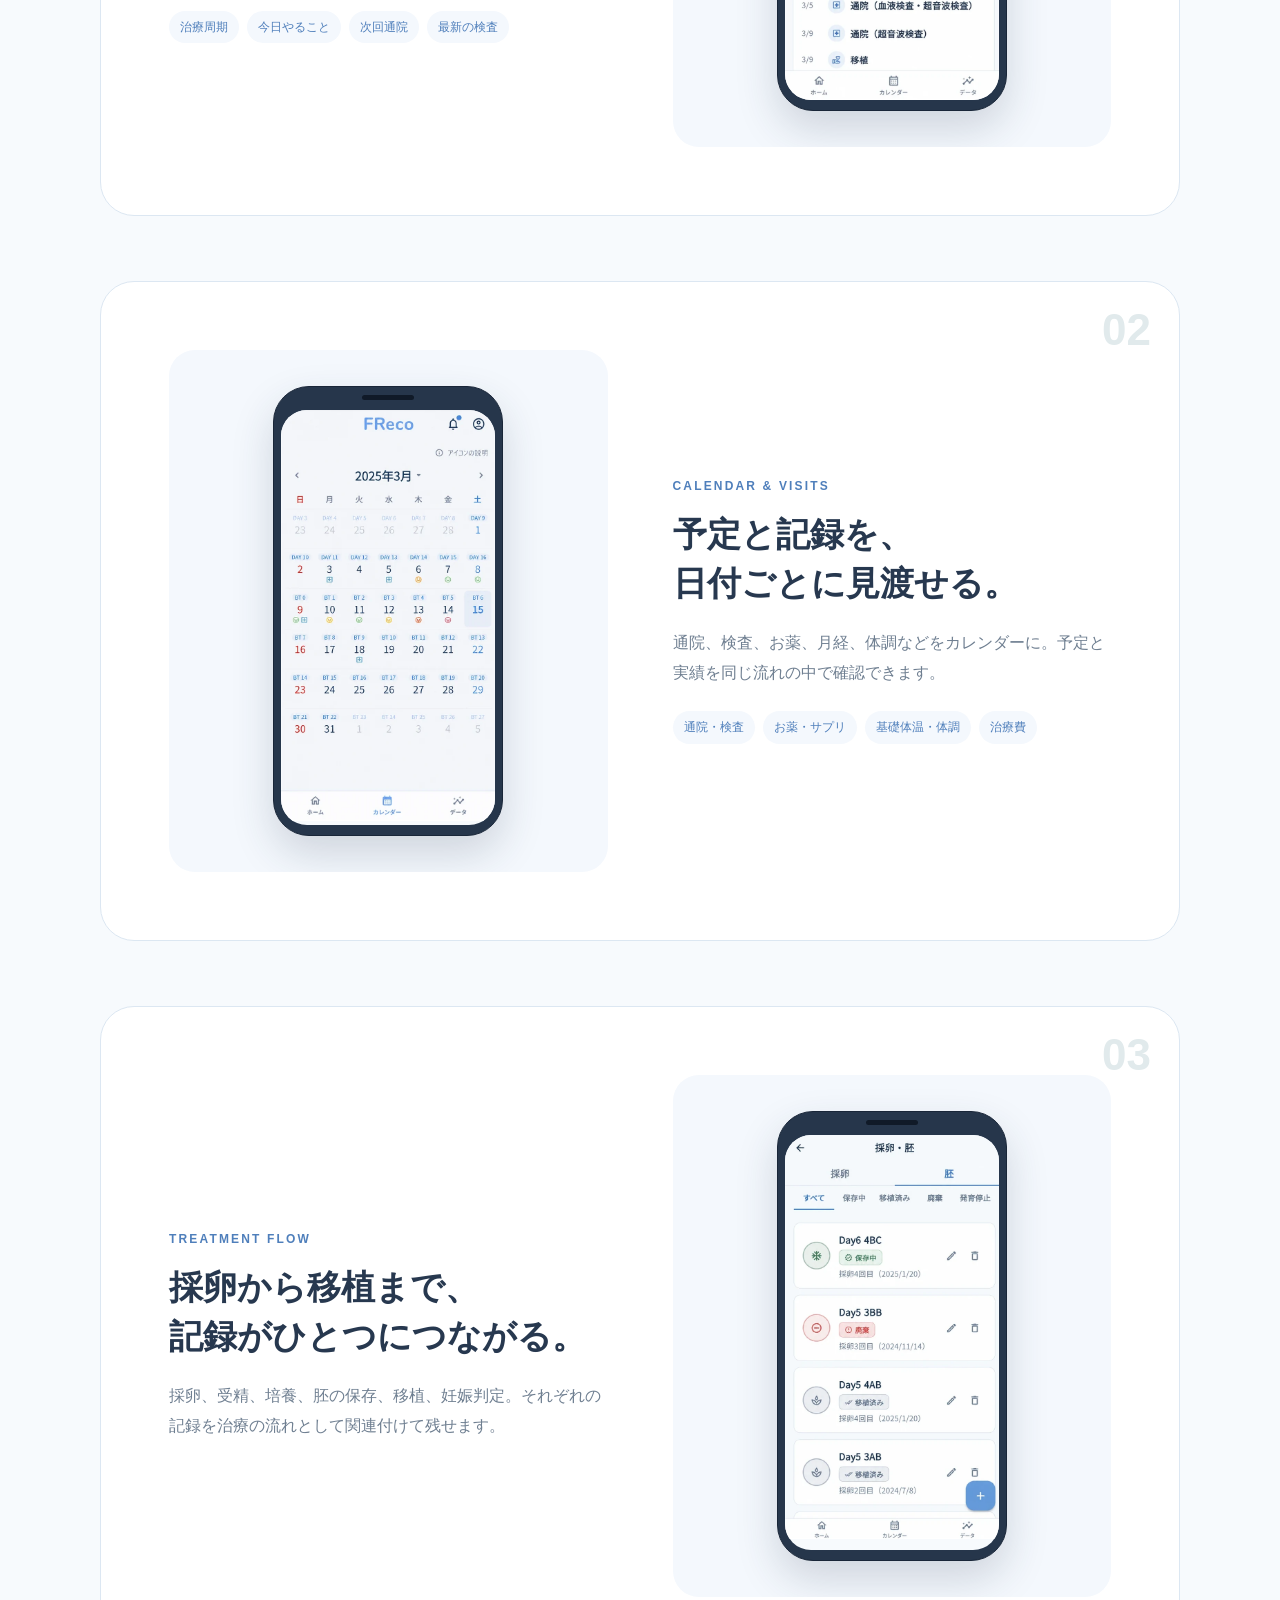
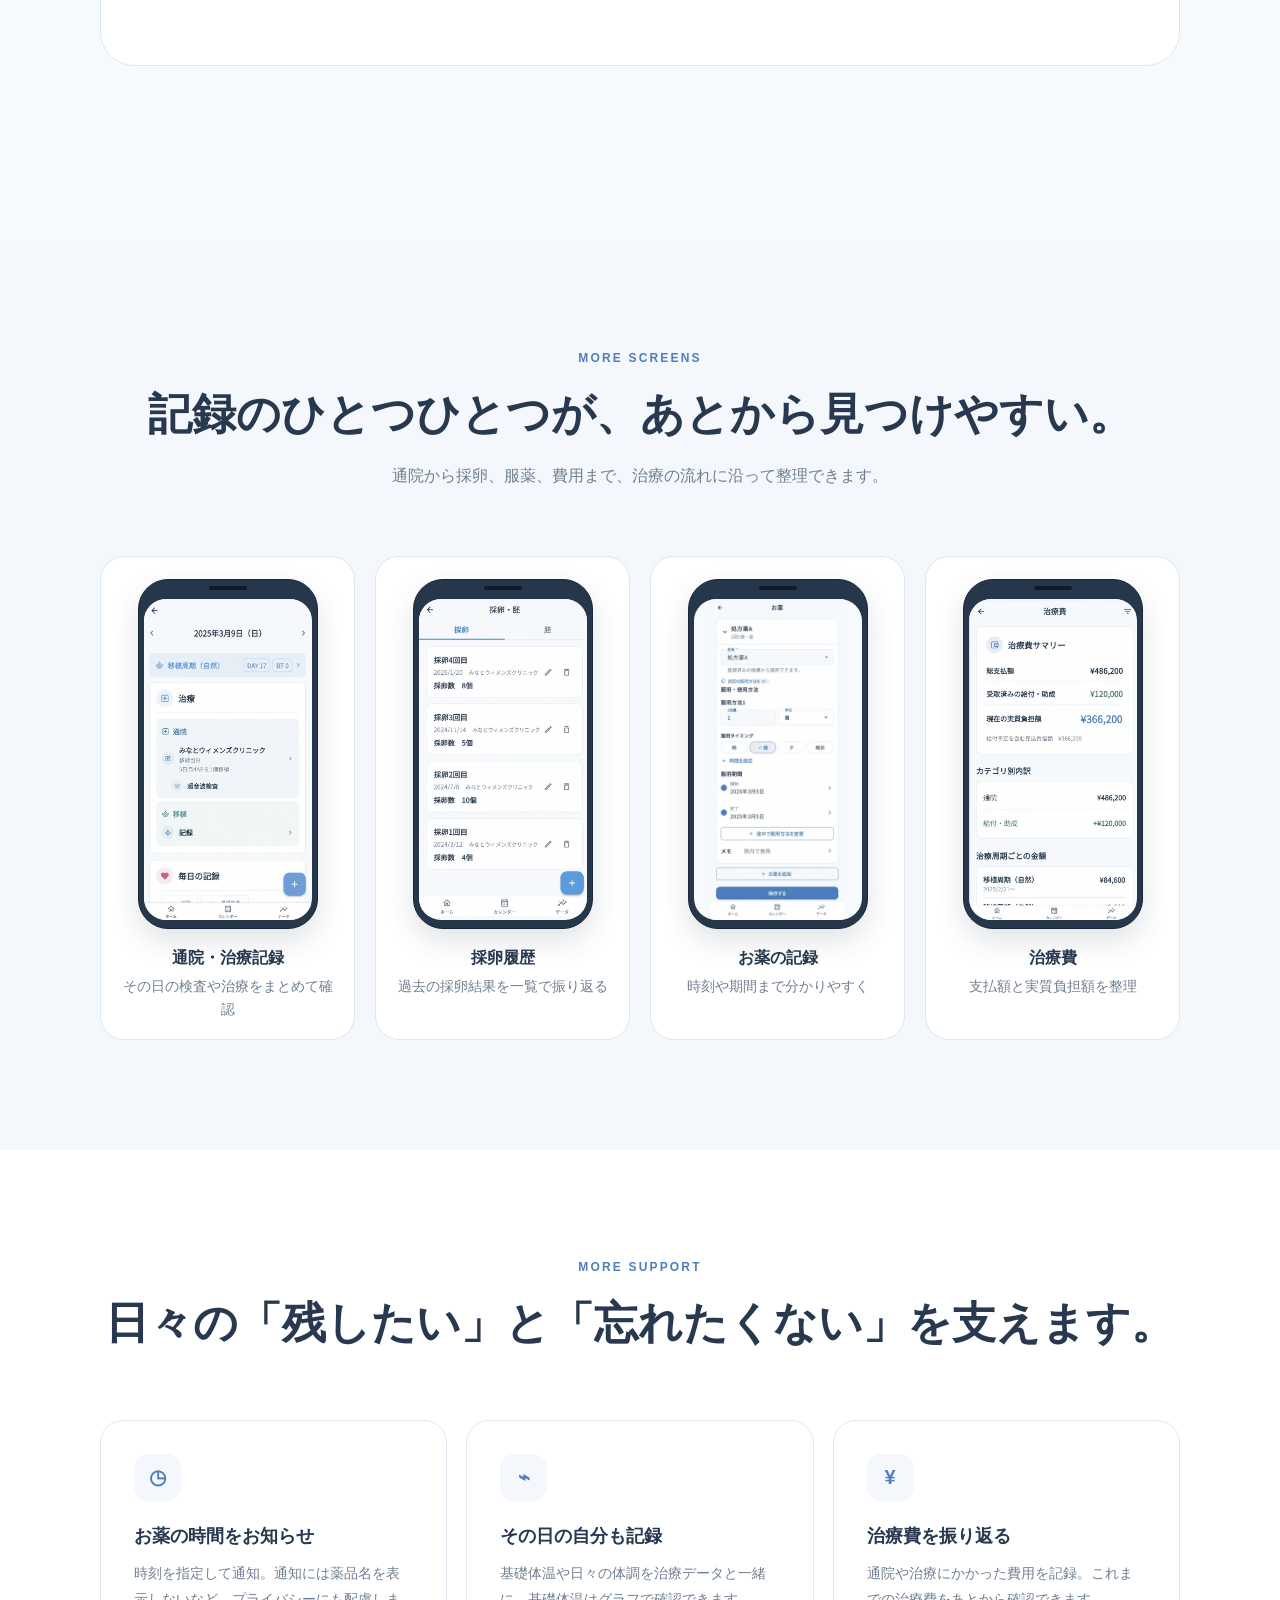
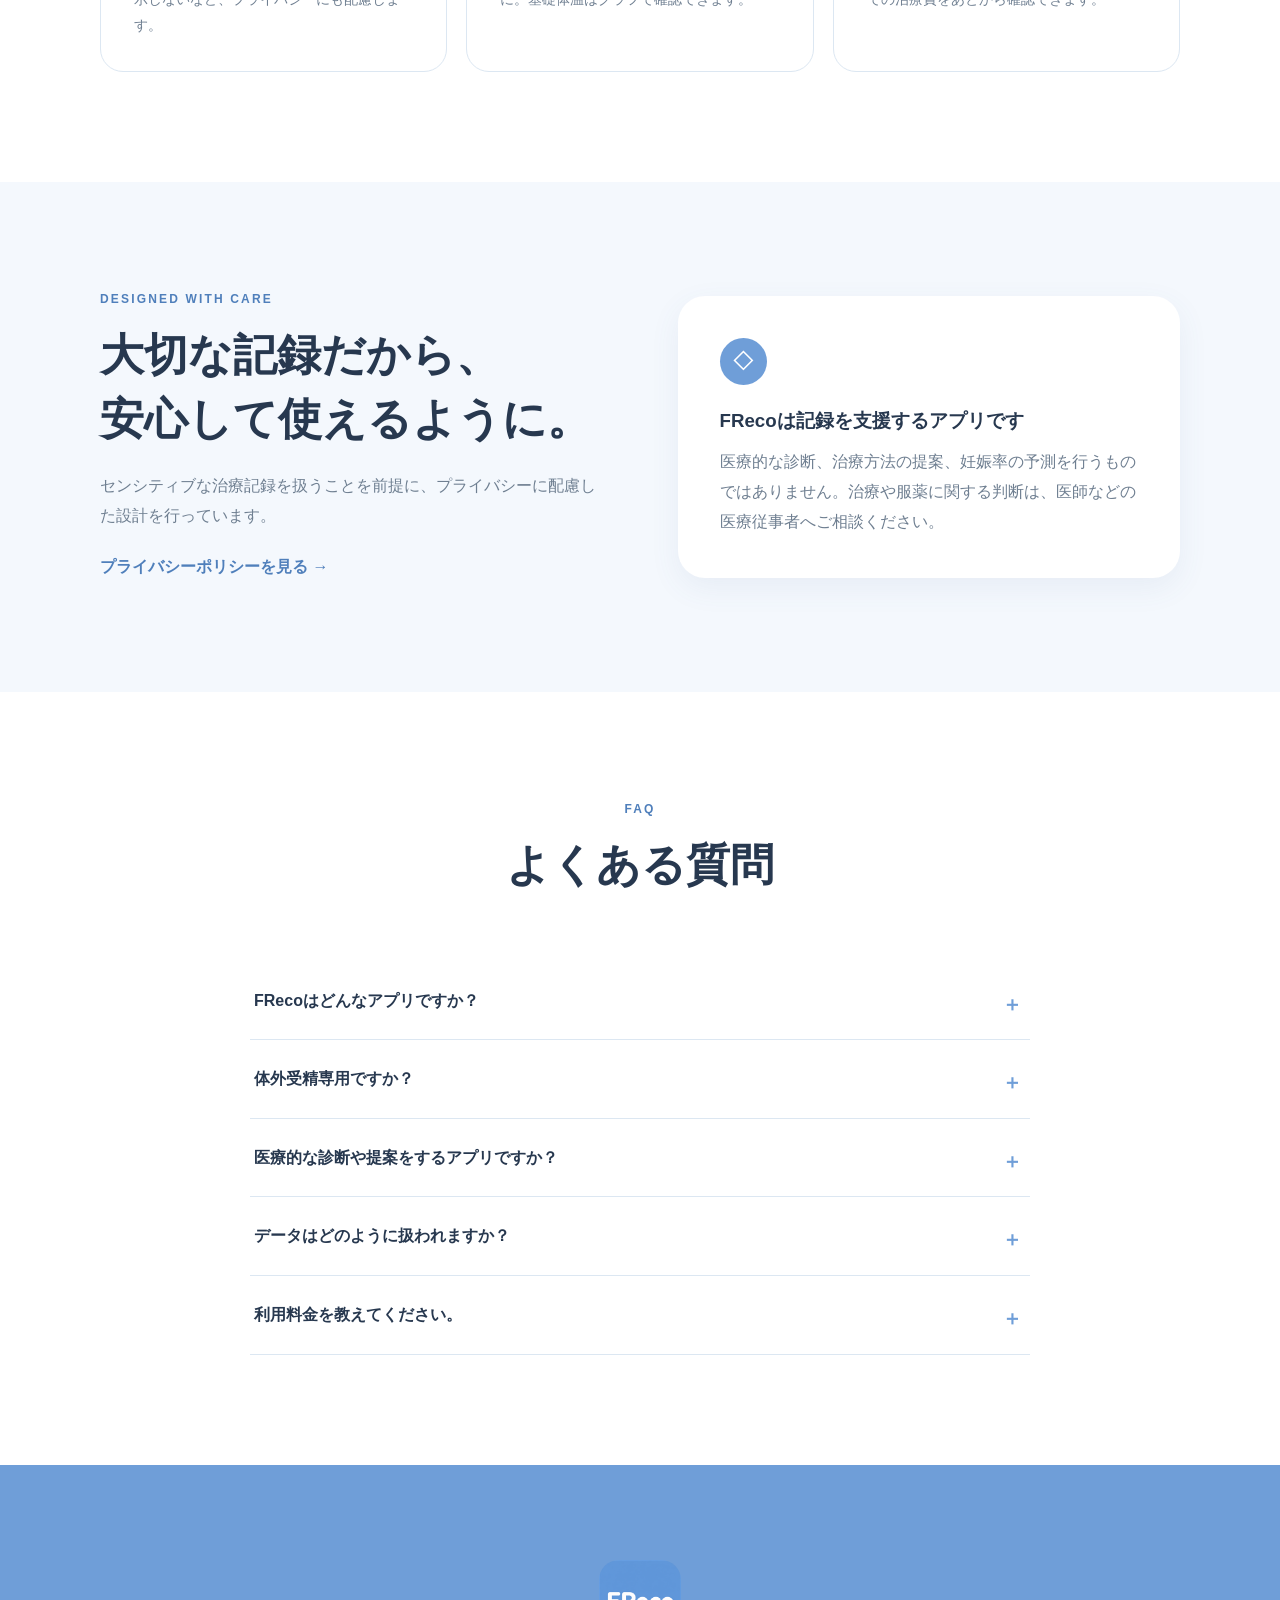
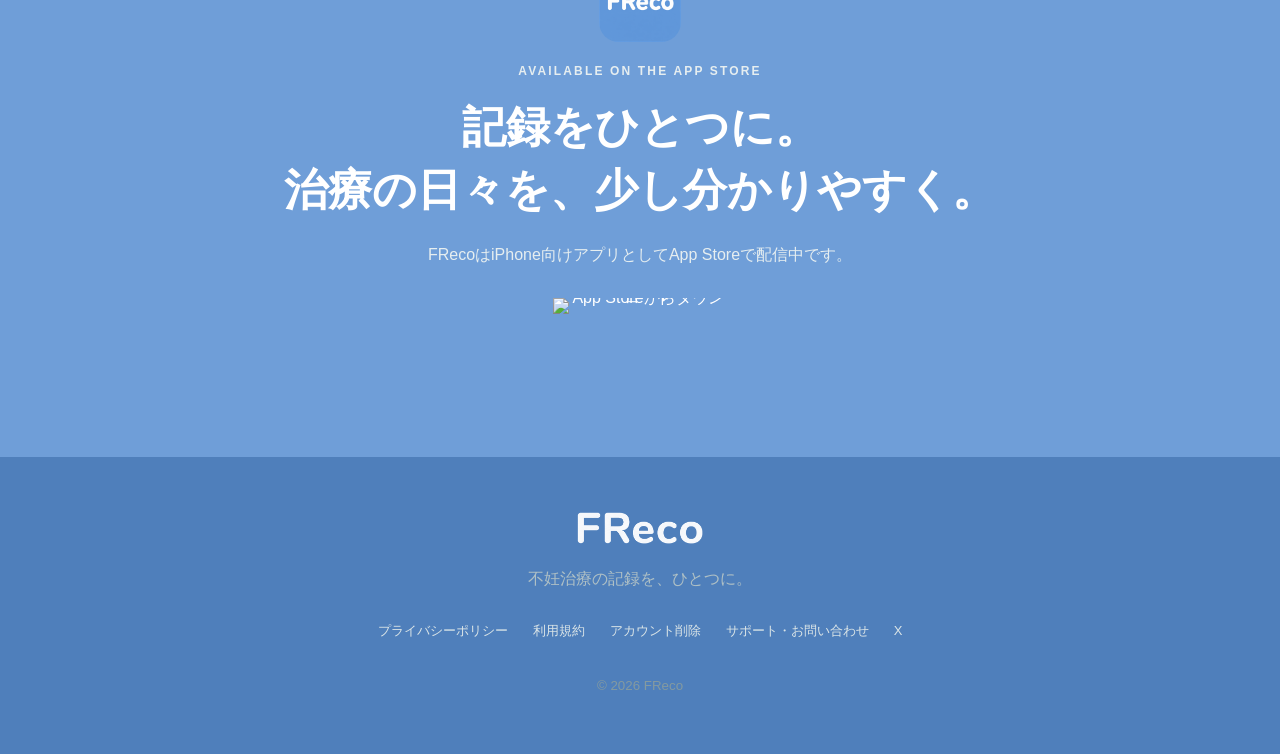
==== commit 4947351b: "Publish App Store download links" ====
--- a/index.html
+++ b/index.html
@@ -9,7 +9,7 @@
 <a class="skip" href="#main">本文へ移動</a>
 <header><div class="header-inner"><a class="logo" href="index.html" aria-label="FReco ホーム"><img src="images/freco_header_lockup.png" alt="FReco"></a><nav aria-label="メインナビゲーション"><a href="#features">できること</a><a href="#faq">よくある質問</a><a class="pill" href="support.html">サポート</a></nav></div></header>
 <main id="main">
-<section class="hero"><div class="hero-inner"><div><p class="label">FERTILITY + RECORD</p><h1>治療の記録を、<br><em>ひとつに。</em></h1><p class="lead">通院、検査、お薬、治療周期、採卵、胚、移植、体調、費用。増えていく不妊治療の記録を、ひとつにまとめて管理できます。</p><div class="store"><span>●</span><div><small>App Storeで</small><strong>近日公開</strong></div></div><p class="note">iPhone向けアプリとして公開予定です</p></div>
+<section class="hero"><div class="hero-inner"><div><p class="label">FERTILITY + RECORD</p><h1>治療の記録を、<br><em>ひとつに。</em></h1><p class="lead">通院、検査、お薬、治療周期、採卵、胚、移植、体調、費用。増えていく不妊治療の記録を、ひとつにまとめて管理できます。</p><a class="app-store-badge-link" href="https://apps.apple.com/app/id6801400193" target="_blank" rel="noopener noreferrer" aria-label="App StoreからFRecoをダウンロード"><img src="https://tools.applemediaservices.com/api/badges/download-on-the-app-store/black/ja-jp?size=250x83" alt="App Storeからダウンロード" width="174" height="64"></a><p class="note">App Storeで配信中です</p></div>
 <div class="visual"><div class="device-frame hero-device"><span class="device-speaker" aria-hidden="true"></span><img class="hero-shot" src="images/screenshots/home.webp" alt="FRecoホーム画面。現在の治療周期、今日の予定、次回通院を一覧で確認できます" width="574" height="1371" fetchpriority="high"></div></div></div></section>
 <section class="section white"><div class="narrow center"><p class="label">ABOUT FReco</p><h2>治療中の情報を、<br class="mobile">探さなくていい毎日へ。</h2><p>不妊治療では、予定や結果、服薬など多くの情報が少しずつ増えていきます。FRecoは、散らばりがちな記録を整理し、必要なときにすぐ振り返るためのアプリです。</p><div class="steps"><span>記録する</span>→<span>整理する</span>→<span>振り返る</span></div></div></section>
 <section class="section pale"><div class="inner problem"><div><p class="label">YOUR RECORDS</p><h2>こんなこと、<br>ありませんか？</h2></div><div class="questions"><p><i>01</i>前回の検査結果、どこに記録したっけ？</p><p><i>02</i>この薬はいつからいつまで飲んだ？</p><p><i>03</i>今周期と前周期の記録を見比べたい。</p><p><i>04</i>採卵した胚の情報をまとめて確認したい。</p><p><i>05</i>これまで治療にいくら使ったか知りたい。</p></div></div></section>
@@ -22,7 +22,7 @@
 <section class="section screenshot-section"><div class="inner"><div class="heading center"><p class="label">MORE SCREENS</p><h2>記録のひとつひとつが、<br class="mobile">あとから見つけやすい。</h2><p>通院から採卵、服薬、費用まで、治療の流れに沿って整理できます。</p></div><div class="screenshot-grid"><figure class="screenshot-card"><div class="device-frame compact-device"><span class="device-speaker" aria-hidden="true"></span><img src="images/screenshots/transfer-day.webp" alt="移植当日の通院・検査・移植記録" width="620" height="1191" loading="lazy"></div><figcaption><strong>通院・治療記録</strong><span>その日の検査や治療をまとめて確認</span></figcaption></figure><figure class="screenshot-card"><div class="device-frame compact-device"><span class="device-speaker" aria-hidden="true"></span><img src="images/screenshots/retrievals.webp" alt="採卵日と採卵数をまとめた採卵履歴" width="620" height="1172" loading="lazy"></div><figcaption><strong>採卵履歴</strong><span>過去の採卵結果を一覧で振り返る</span></figcaption></figure><figure class="screenshot-card"><div class="device-frame compact-device"><span class="device-speaker" aria-hidden="true"></span><img src="images/screenshots/medication.webp" alt="服用時刻と期間を設定するお薬記録画面" width="620" height="1488" loading="lazy"></div><figcaption><strong>お薬の記録</strong><span>時刻や期間まで分かりやすく</span></figcaption></figure><figure class="screenshot-card"><div class="device-frame compact-device"><span class="device-speaker" aria-hidden="true"></span><img src="images/screenshots/costs.webp" alt="支払額、給付・助成、実質負担額を確認する治療費画面" width="620" height="1185" loading="lazy"></div><figcaption><strong>治療費</strong><span>支払額と実質負担額を整理</span></figcaption></figure></div></div></section>
 <section class="section white"><div class="inner"><div class="heading center"><p class="label">MORE SUPPORT</p><h2>日々の「残したい」と<br class="mobile">「忘れたくない」を支えます。</h2></div><div class="cards"><article><b>◷</b><h3>お薬の時間をお知らせ</h3><p>時刻を指定して通知。通知には薬品名を表示しないなど、プライバシーにも配慮します。</p></article><article><b>⌁</b><h3>その日の自分も記録</h3><p>基礎体温や日々の体調を治療データと一緒に。基礎体温はグラフで確認できます。</p></article><article><b>¥</b><h3>治療費を振り返る</h3><p>通院や治療にかかった費用を記録。これまでの治療費をあとから確認できます。</p></article></div></div></section>
 <section class="section pale"><div class="inner trust"><div><p class="label">DESIGNED WITH CARE</p><h2>大切な記録だから、<br>安心して使えるように。</h2><p>センシティブな治療記録を扱うことを前提に、プライバシーに配慮した設計を行っています。</p><a href="privacy.html">プライバシーポリシーを見る →</a></div><aside><b>◇</b><h3>FRecoは記録を支援するアプリです</h3><p>医療的な診断、治療方法の提案、妊娠率の予測を行うものではありません。治療や服薬に関する判断は、医師などの医療従事者へご相談ください。</p></aside></div></section>
-<section class="section white" id="faq"><div class="narrow"><div class="heading center"><p class="label">FAQ</p><h2>よくある質問</h2></div><details><summary>FRecoはどんなアプリですか？</summary><p>不妊治療に関する通院、検査、お薬、治療周期、採卵、胚、移植、体調、費用などの記録をひとつにまとめて管理・振り返るためのアプリです。</p></details><details><summary>体外受精専用ですか？</summary><p>いいえ。不妊治療の記録を幅広く管理するアプリです。体外受精・顕微授精などの記録にも対応しています。</p></details><details><summary>医療的な診断や提案をするアプリですか？</summary><p>いいえ。医療的な診断や治療方針の提案は行いません。</p></details><details><summary>データはどのように扱われますか？</summary><p>詳細は<a href="privacy.html">プライバシーポリシー</a>をご確認ください。</p></details><details><summary>利用料金を教えてください。</summary><p>FRecoは無料で提供予定です。</p></details></div></section>
-<section class="cta"><img class="app-icon" src="images/freco_app_icon.png" alt="FReco アプリアイコン"><p class="label">COMING SOON</p><h2>記録をひとつに。<br>治療の日々を、少し分かりやすく。</h2><p>FRecoはiPhone向けアプリとして近日公開予定です。</p><div class="store light"><span>●</span><div><small>App Storeで</small><strong>近日公開</strong></div></div></section>
+<section class="section white" id="faq"><div class="narrow"><div class="heading center"><p class="label">FAQ</p><h2>よくある質問</h2></div><details><summary>FRecoはどんなアプリですか？</summary><p>不妊治療に関する通院、検査、お薬、治療周期、採卵、胚、移植、体調、費用などの記録をひとつにまとめて管理・振り返るためのアプリです。</p></details><details><summary>体外受精専用ですか？</summary><p>いいえ。不妊治療の記録を幅広く管理するアプリです。体外受精・顕微授精などの記録にも対応しています。</p></details><details><summary>医療的な診断や提案をするアプリですか？</summary><p>いいえ。医療的な診断や治療方針の提案は行いません。</p></details><details><summary>データはどのように扱われますか？</summary><p>詳細は<a href="privacy.html">プライバシーポリシー</a>をご確認ください。</p></details><details><summary>利用料金を教えてください。</summary><p>FRecoは無料で提供しています。</p></details></div></section>
+<section class="cta"><img class="app-icon" src="images/freco_app_icon.png" alt="FReco アプリアイコン"><p class="label">AVAILABLE ON THE APP STORE</p><h2>記録をひとつに。<br>治療の日々を、少し分かりやすく。</h2><p>FRecoはiPhone向けアプリとしてApp Storeで配信中です。</p><a class="app-store-badge-link" href="https://apps.apple.com/app/id6801400193" target="_blank" rel="noopener noreferrer" aria-label="App StoreからFRecoをダウンロード"><img src="https://tools.applemediaservices.com/api/badges/download-on-the-app-store/black/ja-jp?size=250x83" alt="App Storeからダウンロード" width="174" height="64"></a></section>
 </main><footer><a class="logo" href="index.html"><img src="images/freco_header_lockup_white.png" alt="FReco"></a><p>不妊治療の記録を、ひとつに。</p><div><a href="privacy.html">プライバシーポリシー</a><a href="terms.html">利用規約</a><a href="account-deletion.html">アカウント削除</a><a href="support.html">サポート・お問い合わせ</a><a href="https://x.com/r_freco" target="_blank" rel="noopener noreferrer">X</a></div><small>© 2026 FReco</small></footer>
 </body></html>
--- a/css/style.css
+++ b/css/style.css
@@ -33,6 +33,10 @@
 .hero-device{z-index:1;width:min(300px,100%);height:715px;padding:18px 5px 7px;border-color:rgba(25,38,56,.82);border-radius:39px;box-shadow:0 28px 62px rgba(39,56,79,.2),0 8px 20px rgba(79,127,187,.1)}
 .hero-device .device-speaker{top:7px;width:46px;height:4px}
 .hero-device img{border-radius:31px;image-rendering:auto}
+.app-store-badge-link{display:block;width:174px;line-height:0;transition:opacity .18s ease}
+.app-store-badge-link:hover{opacity:.82}
+.app-store-badge-link img{display:block;width:100%;height:auto}
+.cta .app-store-badge-link{margin:28px auto 0}
 @media(max-width:980px) and (min-width:801px){.hero-inner{grid-template-columns:1.08fr .92fr;gap:30px}.hero-device{width:280px;height:668px}.visual{min-height:668px}.visual::before{width:420px}}
-@media(max-width:800px){.hero-inner{grid-template-columns:1fr;gap:38px;padding-top:58px;padding-bottom:70px}.visual{min-height:662px;transform:none}.visual::before{width:min(430px,92vw)}.hero-device{width:278px;height:662px}}
+@media(max-width:800px){.hero-inner{grid-template-columns:1fr;gap:38px;padding-top:58px;padding-bottom:70px}.hero .app-store-badge-link{margin:auto}.visual{min-height:662px;transform:none}.visual::before{width:min(430px,92vw)}.hero-device{width:278px;height:662px}}
 @media(max-width:430px){.hero-inner{gap:32px;padding-top:48px;padding-bottom:60px}.visual{min-height:608px}.visual::before{width:360px}.hero-device{width:255px;height:608px;border-radius:36px}.hero-device img{border-radius:28px}}
